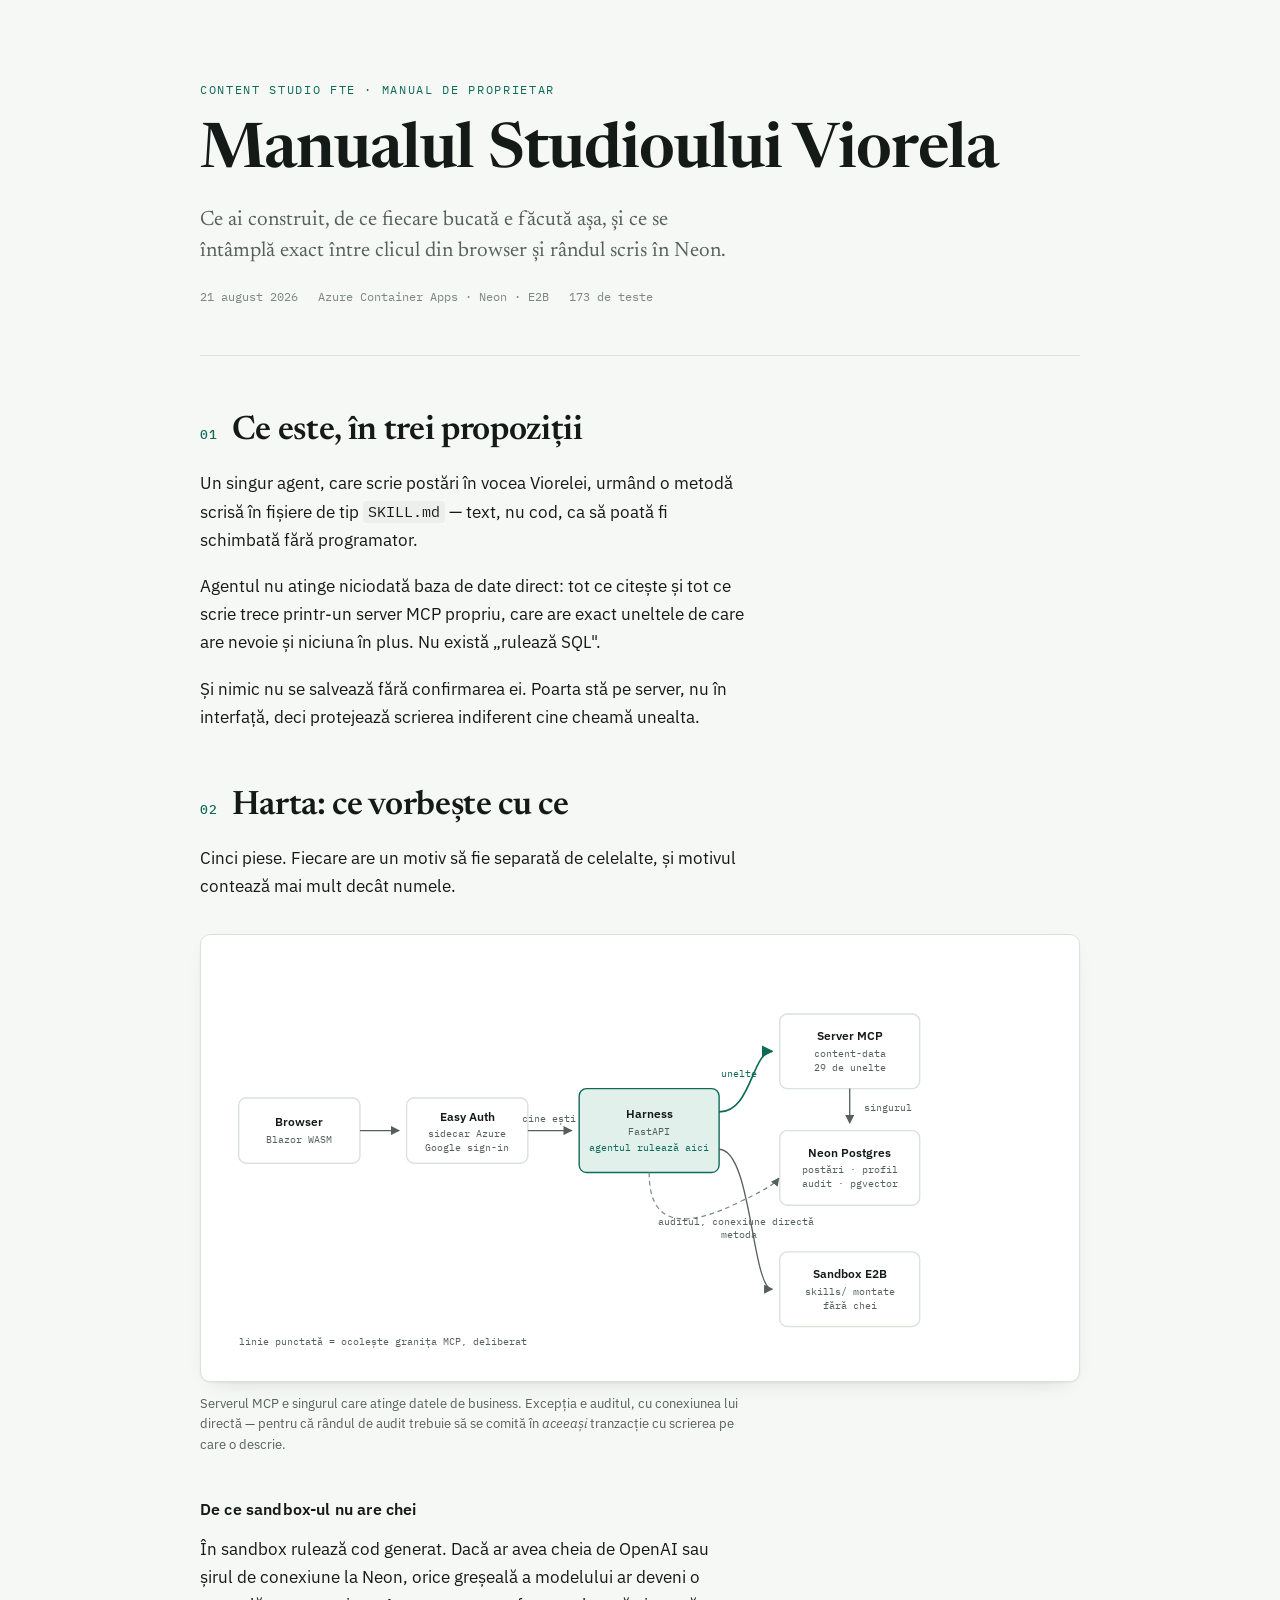
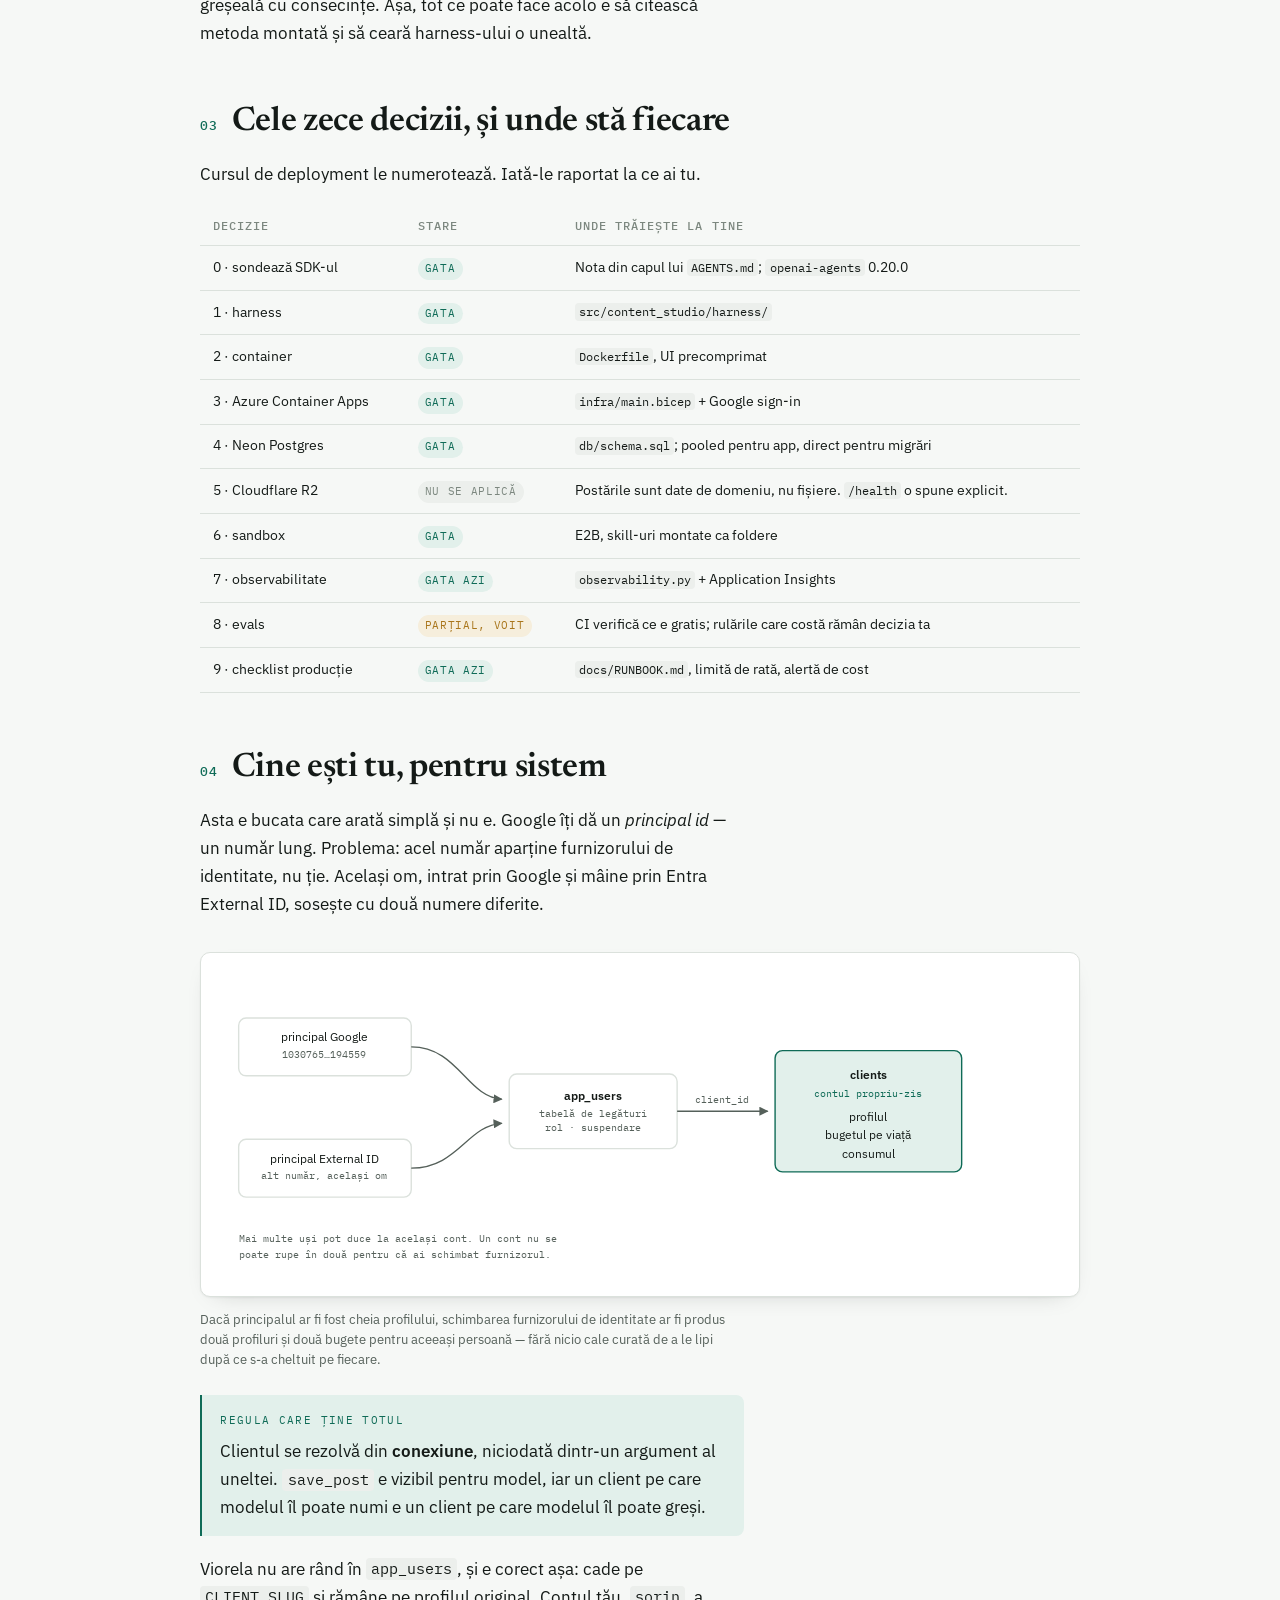
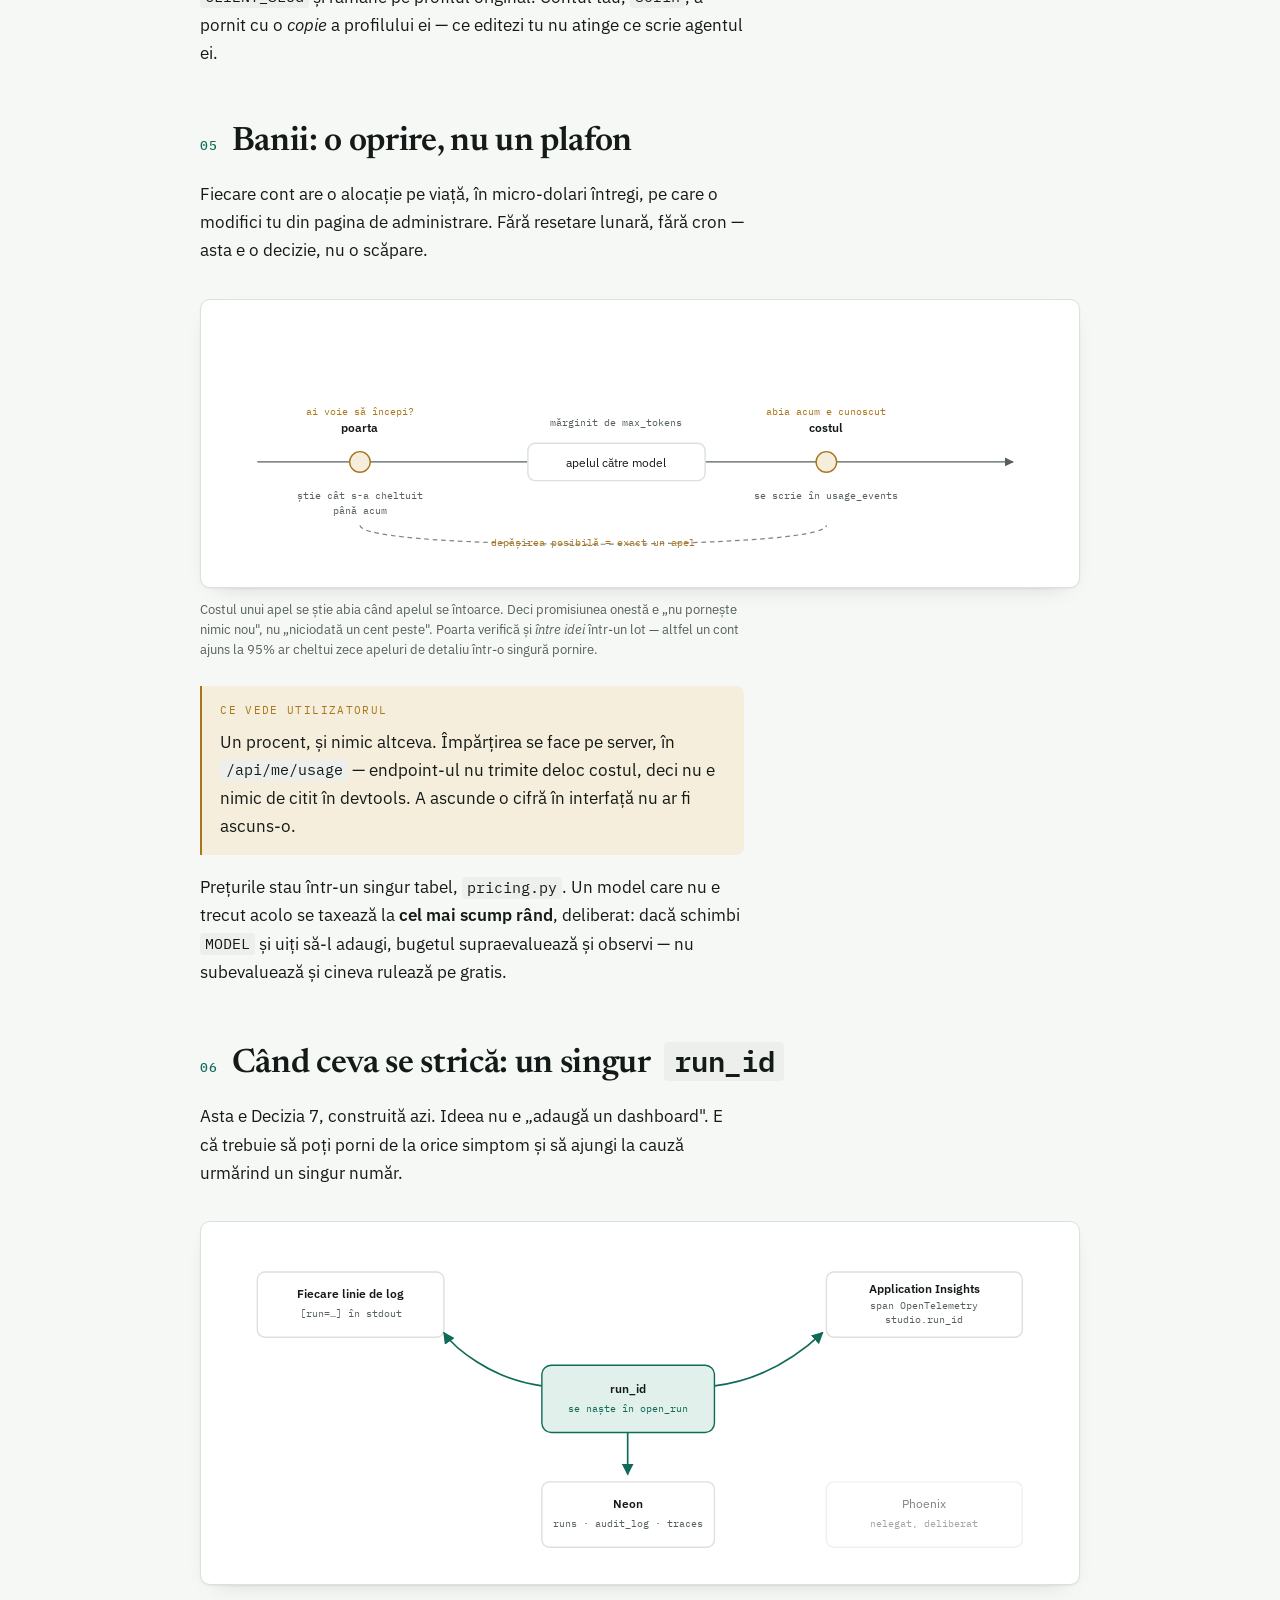
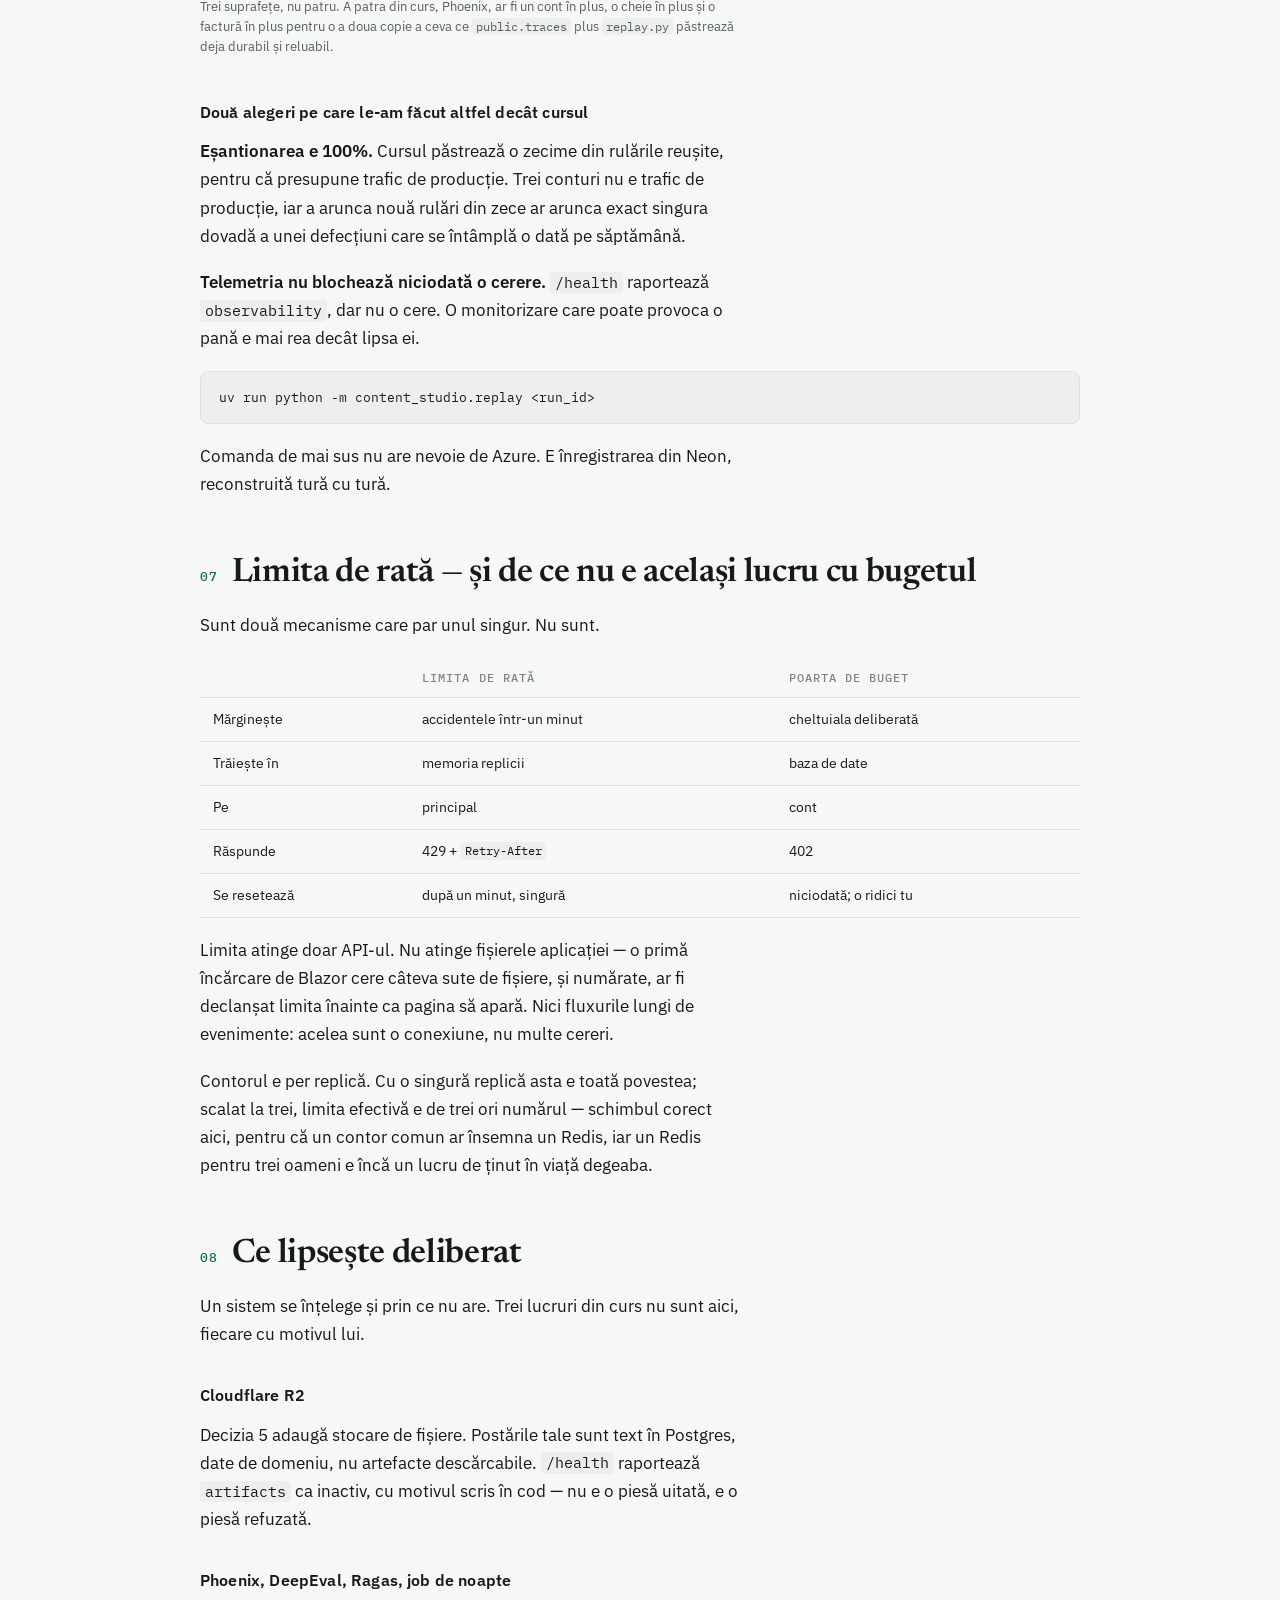
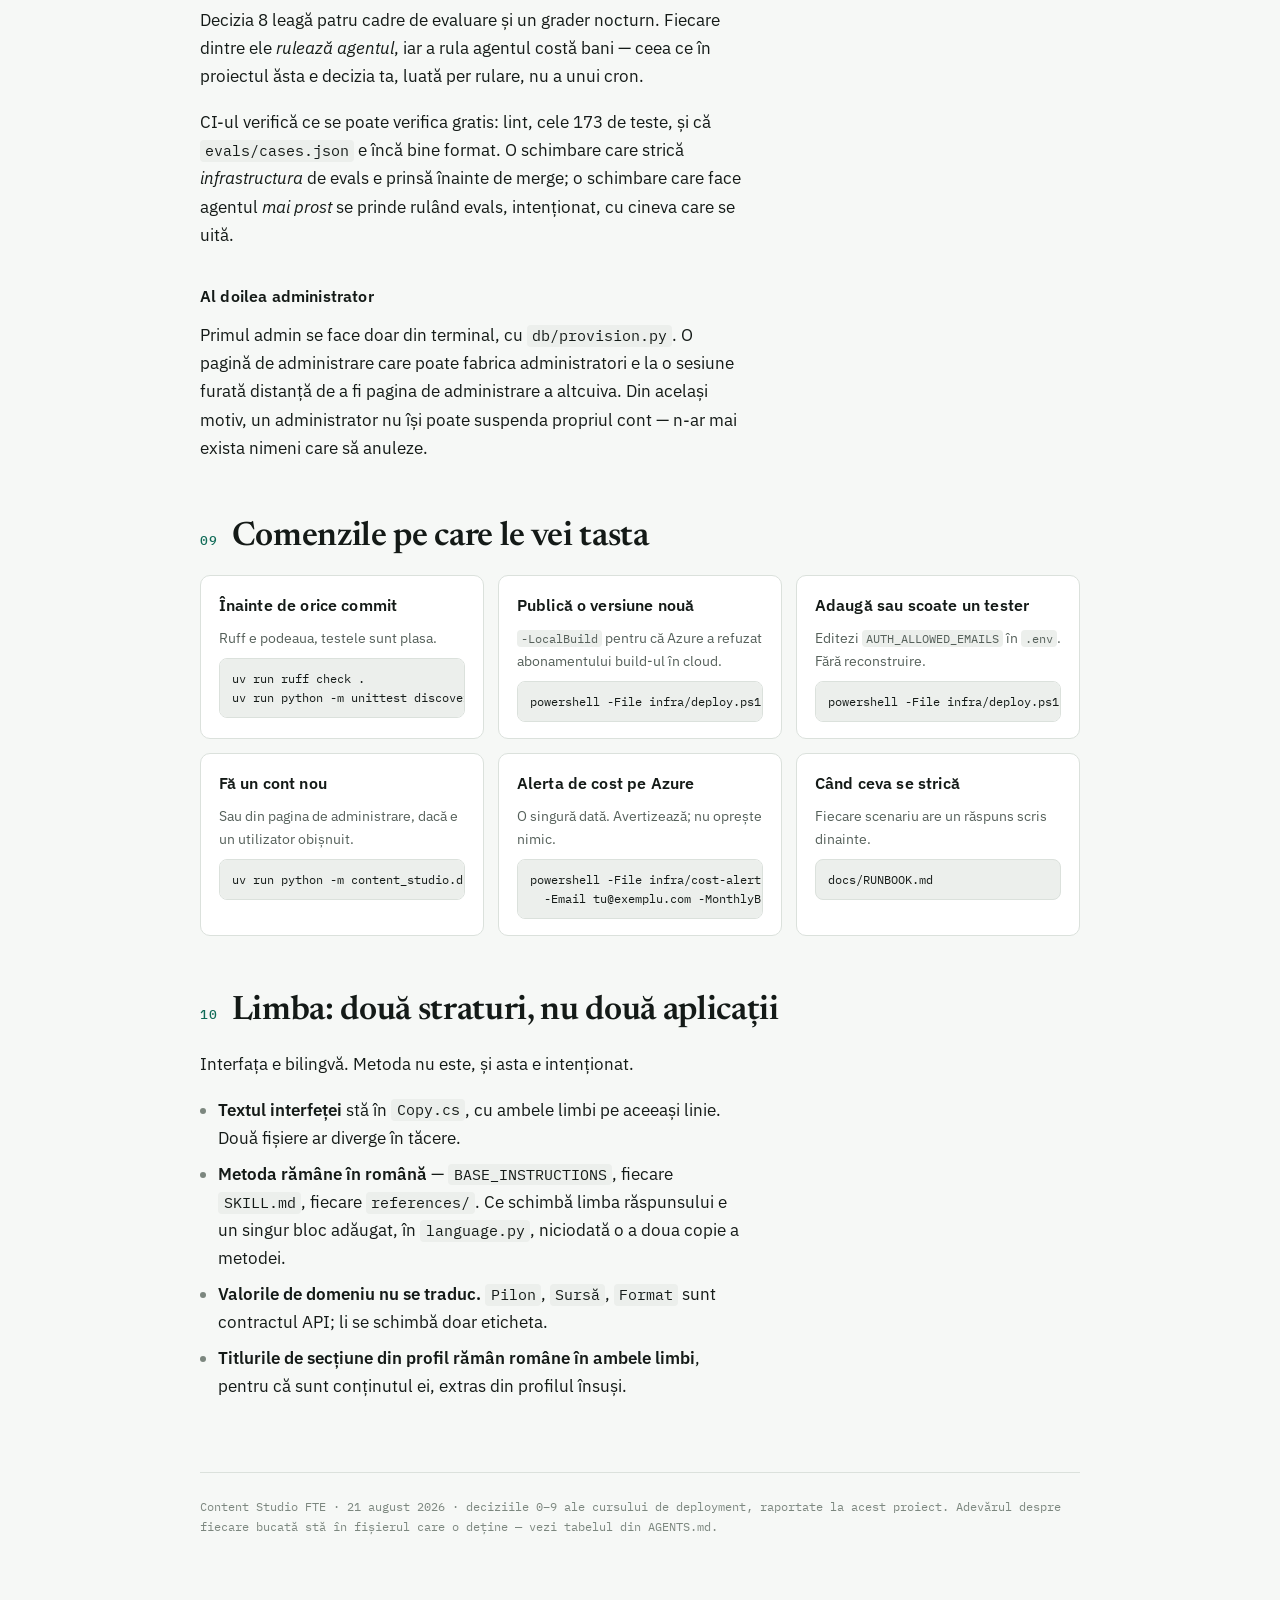
==== docs/manual.html @ eb7ad9c7 "Manualul de proprietar si starea reala a deciziilor 5-9 docs/manual.html explica tot sistemul intr-u" ====
<!doctype html>
<html lang="ro">
<head>
<meta charset="utf-8">
<meta name="viewport" content="width=device-width, initial-scale=1">
<title>Manualul Studioului Viorela</title>
<link rel="preconnect" href="https://fonts.googleapis.com">
<link rel="preconnect" href="https://fonts.gstatic.com" crossorigin>
<link rel="stylesheet" href="https://fonts.googleapis.com/css2?family=Newsreader:ital,opsz,wght@0,6..72,400;0,6..72,600;1,6..72,400&family=IBM+Plex+Sans:wght@400;500;600&family=IBM+Plex+Mono:wght@400;500&display=swap">

<style>
:root {
    --ground:      #F6F8F6;
    --surface:     #FFFFFF;
    --sunken:      #ECEFEC;
    --ink:         #141A17;
    --ink-muted:   #55605A;
    --ink-faint:   #7C877F;
    --rule:        #DBE1DC;
    --accent:      #0F6B57;
    --accent-soft: #E2F0EB;
    --money:       #A9761C;
    --money-soft:  #F6EEDC;
    --danger:      #A6402C;
    --shadow:      0 1px 2px rgba(20, 26, 23, .05), 0 8px 24px -16px rgba(20, 26, 23, .28);

    --display: "Newsreader", Georgia, "Times New Roman", serif;
    --body: "IBM Plex Sans", system-ui, -apple-system, "Segoe UI", sans-serif;
    --mono: "IBM Plex Mono", ui-monospace, "Cascadia Mono", Consolas, monospace;

    --measure: 34rem;
    --wide: 58rem;
}

@media (prefers-color-scheme: dark) {
    :root:not([data-theme="light"]) {
        --ground:      #0D1210;
        --surface:     #151B18;
        --sunken:      #1D2521;
        --ink:         #E7EDE9;
        --ink-muted:   #A0AEA6;
        --ink-faint:   #77857D;
        --rule:        #2A332E;
        --accent:      #56C4A6;
        --accent-soft: #16302A;
        --money:       #DFB264;
        --money-soft:  #2C2617;
        --danger:      #E28A74;
        --shadow:      0 1px 2px rgba(0, 0, 0, .4), 0 8px 24px -16px rgba(0, 0, 0, .8);
    }
}

:root[data-theme="dark"] {
    --ground:      #0D1210;
    --surface:     #151B18;
    --sunken:      #1D2521;
    --ink:         #E7EDE9;
    --ink-muted:   #A0AEA6;
    --ink-faint:   #77857D;
    --rule:        #2A332E;
    --accent:      #56C4A6;
    --accent-soft: #16302A;
    --money:       #DFB264;
    --money-soft:  #2C2617;
    --danger:      #E28A74;
    --shadow:      0 1px 2px rgba(0, 0, 0, .4), 0 8px 24px -16px rgba(0, 0, 0, .8);
}

* { box-sizing: border-box; }

body {
    margin: 0;
    background: var(--ground);
    color: var(--ink);
    font-family: var(--body);
    font-size: 17px;
    line-height: 1.65;
    -webkit-font-smoothing: antialiased;
}

.wrap {
    max-width: var(--wide);
    margin: 0 auto;
    padding: 0 1.5rem 6rem;
}

/* ---- masthead ---------------------------------------------------------- */

.masthead {
    padding: 5rem 0 3rem;
    border-bottom: 1px solid var(--rule);
    display: flex;
    flex-direction: column;
    gap: 1.25rem;
}

.kicker {
    font-family: var(--mono);
    font-size: .74rem;
    letter-spacing: .14em;
    text-transform: uppercase;
    color: var(--accent);
}

h1 {
    font-family: var(--display);
    font-weight: 600;
    font-size: clamp(2.4rem, 6vw, 3.9rem);
    line-height: 1.05;
    letter-spacing: -.015em;
    margin: 0;
    text-wrap: balance;
}

.standfirst {
    font-family: var(--display);
    font-size: clamp(1.1rem, 2.2vw, 1.3rem);
    line-height: 1.5;
    color: var(--ink-muted);
    max-width: var(--measure);
    margin: 0;
}

.meta {
    font-family: var(--mono);
    font-size: .76rem;
    color: var(--ink-faint);
    display: flex;
    flex-wrap: wrap;
    gap: 1.25rem;
}

/* ---- chapters ---------------------------------------------------------- */

section {
    padding-top: 3.5rem;
    display: flex;
    flex-direction: column;
    gap: 1.15rem;
}

h2 {
    font-family: var(--display);
    font-weight: 600;
    font-size: clamp(1.55rem, 3.4vw, 2.1rem);
    line-height: 1.15;
    letter-spacing: -.01em;
    margin: 0;
    text-wrap: balance;
    display: flex;
    align-items: baseline;
    gap: .85rem;
}

/* The chapters do build on one another, so the number carries order, not
   decoration. */
h2 .n {
    font-family: var(--mono);
    font-size: .8rem;
    font-weight: 500;
    color: var(--accent);
    letter-spacing: .08em;
    flex: none;
}

h3 {
    font-family: var(--body);
    font-weight: 600;
    font-size: 1rem;
    letter-spacing: .01em;
    margin: 1rem 0 -.4rem;
}

p, ul, ol { margin: 0; max-width: var(--measure); }
ul, ol { padding-left: 1.15rem; display: flex; flex-direction: column; gap: .5rem; }
li::marker { color: var(--ink-faint); }

a { color: var(--accent); text-underline-offset: .18em; }

strong { font-weight: 600; }

code {
    font-family: var(--mono);
    font-size: .86em;
    background: var(--sunken);
    padding: .1em .35em;
    border-radius: 4px;
}

pre {
    font-family: var(--mono);
    font-size: .82rem;
    line-height: 1.6;
    background: var(--sunken);
    border: 1px solid var(--rule);
    border-radius: 8px;
    padding: .95rem 1.1rem;
    overflow-x: auto;
    margin: 0;
    max-width: var(--wide);
}
pre code { background: none; padding: 0; font-size: 1em; }

/* ---- the one flourish: a pull note ------------------------------------- */

.note {
    border-left: 2px solid var(--accent);
    background: var(--accent-soft);
    padding: .95rem 1.15rem;
    border-radius: 0 8px 8px 0;
    max-width: var(--measure);
    display: flex;
    flex-direction: column;
    gap: .5rem;
}
.note p { max-width: none; }
.note .label {
    font-family: var(--mono);
    font-size: .7rem;
    letter-spacing: .12em;
    text-transform: uppercase;
    color: var(--accent);
}

.note.money { border-left-color: var(--money); background: var(--money-soft); }
.note.money .label { color: var(--money); }

/* ---- tables ------------------------------------------------------------ */

.table-scroll { overflow-x: auto; max-width: var(--wide); }

table {
    border-collapse: collapse;
    width: 100%;
    min-width: 34rem;
    font-size: .88rem;
}

th, td {
    text-align: left;
    padding: .62rem .8rem;
    border-bottom: 1px solid var(--rule);
    vertical-align: top;
}

th {
    font-family: var(--mono);
    font-weight: 500;
    font-size: .72rem;
    letter-spacing: .09em;
    text-transform: uppercase;
    color: var(--ink-faint);
}

td.num { font-variant-numeric: tabular-nums; }

.pill {
    display: inline-block;
    font-family: var(--mono);
    font-size: .68rem;
    letter-spacing: .06em;
    text-transform: uppercase;
    padding: .12rem .45rem;
    border-radius: 999px;
    white-space: nowrap;
}
.pill.done { background: var(--accent-soft); color: var(--accent); }
.pill.part { background: var(--money-soft); color: var(--money); }
.pill.skip { background: var(--sunken); color: var(--ink-faint); }

/* ---- figures ----------------------------------------------------------- */

figure {
    margin: 1rem 0 .5rem;
    max-width: var(--wide);
    display: flex;
    flex-direction: column;
    gap: .7rem;
}

.figure-frame {
    background: var(--surface);
    border: 1px solid var(--rule);
    border-radius: 10px;
    padding: 1.4rem 1.2rem;
    box-shadow: var(--shadow);
    overflow-x: auto;
}

svg.diagram {
    display: block;
    width: 100%;
    min-width: 30rem;
    height: auto;
    color: var(--ink);
}

figcaption {
    font-size: .84rem;
    line-height: 1.5;
    color: var(--ink-muted);
    max-width: var(--measure);
}

/* SVG paints through classes, never through `fill="var(--x)"` - a custom
   property in a presentation attribute does not resolve. */
.d-box   { fill: var(--surface); stroke: var(--rule); stroke-width: 1.5; }
.d-box-a { fill: var(--accent-soft); stroke: var(--accent); stroke-width: 1.5; }
.d-box-m { fill: var(--money-soft); stroke: var(--money); stroke-width: 1.5; }
.d-line  { stroke: var(--ink-muted); stroke-width: 1.4; fill: none; }
.d-line-a{ stroke: var(--accent); stroke-width: 1.8; fill: none; }
.d-line-d{ stroke: var(--ink-faint); stroke-width: 1.3; fill: none; stroke-dasharray: 5 4; }
.d-head  { fill: var(--ink-muted); }
.d-head-a{ fill: var(--accent); }
.d-t     { fill: var(--ink); font-family: "IBM Plex Sans", sans-serif; font-size: 13px; }
.d-t-b   { fill: var(--ink); font-family: "IBM Plex Sans", sans-serif; font-size: 13px; font-weight: 600; }
.d-t-s   { fill: var(--ink-muted); font-family: "IBM Plex Mono", monospace; font-size: 10.5px; }
.d-t-a   { fill: var(--accent); font-family: "IBM Plex Mono", monospace; font-size: 10.5px; }
.d-t-m   { fill: var(--money); font-family: "IBM Plex Mono", monospace; font-size: 10.5px; }

/* ---- command card ------------------------------------------------------ */

.cards {
    display: grid;
    grid-template-columns: repeat(auto-fit, minmax(17rem, 1fr));
    gap: .9rem;
    max-width: var(--wide);
}

.card {
    background: var(--surface);
    border: 1px solid var(--rule);
    border-radius: 10px;
    padding: 1rem 1.1rem;
    display: flex;
    flex-direction: column;
    gap: .55rem;
}
.card h3 { margin: 0; }
.card p { font-size: .86rem; color: var(--ink-muted); max-width: none; }
.card pre { font-size: .76rem; padding: .6rem .75rem; }

footer {
    margin-top: 4.5rem;
    padding-top: 1.5rem;
    border-top: 1px solid var(--rule);
    font-family: var(--mono);
    font-size: .76rem;
    color: var(--ink-faint);
    max-width: var(--wide);
}

@media (prefers-reduced-motion: no-preference) {
    html { scroll-behavior: smooth; }
}

:focus-visible {
    outline: 2px solid var(--accent);
    outline-offset: 3px;
    border-radius: 3px;
}
</style>
</head>
<body>

<div class="wrap">

<header class="masthead">
    <span class="kicker">Content Studio FTE · manual de proprietar</span>
    <h1>Manualul Studioului Viorela</h1>
    <p class="standfirst">Ce ai construit, de ce fiecare bucată e făcută așa, și ce se întâmplă
    exact între clicul din browser și rândul scris în Neon.</p>
    <div class="meta">
        <span>21 august 2026</span>
        <span>Azure Container Apps · Neon · E2B</span>
        <span>173 de teste</span>
    </div>
</header>

<section id="ce-este">
    <h2><span class="n">01</span> Ce este, în trei propoziții</h2>
    <p>Un singur agent, care scrie postări în vocea Viorelei, urmând o metodă
    scrisă în fișiere de tip <code>SKILL.md</code> — text, nu cod, ca să poată fi
    schimbată fără programator.</p>
    <p>Agentul nu atinge niciodată baza de date direct: tot ce citește și tot ce
    scrie trece printr-un server MCP propriu, care are exact uneltele de care are
    nevoie și niciuna în plus. Nu există „rulează SQL".</p>
    <p>Și nimic nu se salvează fără confirmarea ei. Poarta stă pe server, nu în
    interfață, deci protejează scrierea indiferent cine cheamă unealta.</p>
</section>

<section id="harta">
    <h2><span class="n">02</span> Harta: ce vorbește cu ce</h2>
    <p>Cinci piese. Fiecare are un motiv să fie separată de celelalte, și motivul
    contează mai mult decât numele.</p>

    <figure>
        <div class="figure-frame">
            <svg class="diagram" viewBox="0 0 900 430" role="img"
                 aria-label="Browserul trece prin Easy Auth către harness; harness-ul cheamă serverul MCP care este singurul care atinge Neon, și pornește separat un sandbox E2B în care sunt montate skill-urile.">
                <defs>
                    <marker id="ar" viewBox="0 0 10 10" refX="9" refY="5"
                            markerWidth="7" markerHeight="7" orient="auto-start-reverse">
                        <path d="M 0 0 L 10 5 L 0 10 z" class="d-head"/>
                    </marker>
                    <marker id="ara" viewBox="0 0 10 10" refX="9" refY="5"
                            markerWidth="7" markerHeight="7" orient="auto-start-reverse">
                        <path d="M 0 0 L 10 5 L 0 10 z" class="d-head-a"/>
                    </marker>
                </defs>

                <!-- browser -->
                <rect class="d-box" x="20" y="150" width="130" height="70" rx="8"/>
                <text class="d-t-b" x="85" y="180" text-anchor="middle">Browser</text>
                <text class="d-t-s" x="85" y="198" text-anchor="middle">Blazor WASM</text>

                <!-- easy auth -->
                <rect class="d-box" x="200" y="150" width="130" height="70" rx="8"/>
                <text class="d-t-b" x="265" y="175" text-anchor="middle">Easy Auth</text>
                <text class="d-t-s" x="265" y="192" text-anchor="middle">sidecar Azure</text>
                <text class="d-t-s" x="265" y="207" text-anchor="middle">Google sign-in</text>

                <!-- harness -->
                <rect class="d-box-a" x="385" y="140" width="150" height="90" rx="8"/>
                <text class="d-t-b" x="460" y="172" text-anchor="middle">Harness</text>
                <text class="d-t-s" x="460" y="190" text-anchor="middle">FastAPI</text>
                <text class="d-t-a" x="460" y="207" text-anchor="middle">agentul rulează aici</text>

                <!-- mcp -->
                <rect class="d-box" x="600" y="60" width="150" height="80" rx="8"/>
                <text class="d-t-b" x="675" y="88" text-anchor="middle">Server MCP</text>
                <text class="d-t-s" x="675" y="106" text-anchor="middle">content-data</text>
                <text class="d-t-s" x="675" y="121" text-anchor="middle">29 de unelte</text>

                <!-- neon -->
                <rect class="d-box" x="600" y="185" width="150" height="80" rx="8"/>
                <text class="d-t-b" x="675" y="213" text-anchor="middle">Neon Postgres</text>
                <text class="d-t-s" x="675" y="231" text-anchor="middle">postări · profil</text>
                <text class="d-t-s" x="675" y="246" text-anchor="middle">audit · pgvector</text>

                <!-- sandbox -->
                <rect class="d-box" x="600" y="315" width="150" height="80" rx="8"/>
                <text class="d-t-b" x="675" y="343" text-anchor="middle">Sandbox E2B</text>
                <text class="d-t-s" x="675" y="361" text-anchor="middle">skills/ montate</text>
                <text class="d-t-s" x="675" y="376" text-anchor="middle">fără chei</text>

                <!-- arrows -->
                <line class="d-line" x1="150" y1="185" x2="192" y2="185" marker-end="url(#ar)"/>
                <line class="d-line" x1="330" y1="185" x2="377" y2="185" marker-end="url(#ar)"/>
                <text class="d-t-s" x="353" y="176" text-anchor="middle">cine ești</text>

                <path class="d-line-a" d="M 535 165 C 570 165, 570 100, 592 100" marker-end="url(#ara)"/>
                <text class="d-t-a" x="556" y="128" text-anchor="middle">unelte</text>

                <line class="d-line" x1="675" y1="140" x2="675" y2="177" marker-end="url(#ar)"/>
                <text class="d-t-s" x="690" y="164" text-anchor="start">singurul</text>

                <path class="d-line" d="M 535 205 C 570 205, 570 355, 592 355" marker-end="url(#ar)"/>
                <text class="d-t-s" x="556" y="300" text-anchor="middle">metoda</text>

                <!-- audit direct line -->
                <path class="d-line-d" d="M 460 230 C 460 290, 500 290, 560 260 C 590 246, 596 240, 599 236"
                      marker-end="url(#ar)"/>
                <text class="d-t-s" x="470" y="286" text-anchor="start">auditul, conexiune directă</text>

                <text class="d-t-s" x="20" y="415">linie punctată = ocolește granița MCP, deliberat</text>
            </svg>
        </div>
        <figcaption>Serverul MCP e singurul care atinge datele de business. Excepția
        e auditul, cu conexiunea lui directă — pentru că rândul de audit trebuie să
        se comită în <em>aceeași</em> tranzacție cu scrierea pe care o descrie.</figcaption>
    </figure>

    <h3>De ce sandbox-ul nu are chei</h3>
    <p>În sandbox rulează cod generat. Dacă ar avea cheia de OpenAI sau șirul de
    conexiune la Neon, orice greșeală a modelului ar deveni o greșeală cu
    consecințe. Așa, tot ce poate face acolo e să citească metoda montată și să
    ceară harness-ului o unealtă.</p>
</section>

<section id="decizii">
    <h2><span class="n">03</span> Cele zece decizii, și unde stă fiecare</h2>
    <p>Cursul de deployment le numerotează. Iată-le raportat la ce ai tu.</p>

    <div class="table-scroll">
        <table>
            <thead>
                <tr>
                    <th>Decizie</th>
                    <th>Stare</th>
                    <th>Unde trăiește la tine</th>
                </tr>
            </thead>
            <tbody>
                <tr><td>0 · sondează SDK-ul</td><td><span class="pill done">gata</span></td>
                    <td>Nota din capul lui <code>AGENTS.md</code>; <code>openai-agents</code> 0.20.0</td></tr>
                <tr><td>1 · harness</td><td><span class="pill done">gata</span></td>
                    <td><code>src/content_studio/harness/</code></td></tr>
                <tr><td>2 · container</td><td><span class="pill done">gata</span></td>
                    <td><code>Dockerfile</code>, UI precomprimat</td></tr>
                <tr><td>3 · Azure Container Apps</td><td><span class="pill done">gata</span></td>
                    <td><code>infra/main.bicep</code> + Google sign-in</td></tr>
                <tr><td>4 · Neon Postgres</td><td><span class="pill done">gata</span></td>
                    <td><code>db/schema.sql</code>; pooled pentru app, direct pentru migrări</td></tr>
                <tr><td>5 · Cloudflare R2</td><td><span class="pill skip">nu se aplică</span></td>
                    <td>Postările sunt date de domeniu, nu fișiere. <code>/health</code> o spune explicit.</td></tr>
                <tr><td>6 · sandbox</td><td><span class="pill done">gata</span></td>
                    <td>E2B, skill-uri montate ca foldere</td></tr>
                <tr><td>7 · observabilitate</td><td><span class="pill done">gata azi</span></td>
                    <td><code>observability.py</code> + Application Insights</td></tr>
                <tr><td>8 · evals</td><td><span class="pill part">parțial, voit</span></td>
                    <td>CI verifică ce e gratis; rulările care costă rămân decizia ta</td></tr>
                <tr><td>9 · checklist producție</td><td><span class="pill done">gata azi</span></td>
                    <td><code>docs/RUNBOOK.md</code>, limită de rată, alertă de cost</td></tr>
            </tbody>
        </table>
    </div>
</section>

<section id="cine-esti">
    <h2><span class="n">04</span> Cine ești tu, pentru sistem</h2>
    <p>Asta e bucata care arată simplă și nu e. Google îți dă un
    <em>principal id</em> — un număr lung. Problema: acel număr aparține
    furnizorului de identitate, nu ție. Același om, intrat prin Google și mâine
    prin Entra External ID, sosește cu două numere diferite.</p>

    <figure>
        <div class="figure-frame">
            <svg class="diagram" viewBox="0 0 900 320" role="img"
                 aria-label="Două principal id-uri, unul de la Google și unul de la Entra External ID, arată amândouă către același rând din app_users care arată către un singur rând din clients; rândul de client deține profilul, bugetul și consumul.">
                <defs>
                    <marker id="ar2" viewBox="0 0 10 10" refX="9" refY="5"
                            markerWidth="7" markerHeight="7" orient="auto-start-reverse">
                        <path d="M 0 0 L 10 5 L 0 10 z" class="d-head"/>
                    </marker>
                </defs>

                <rect class="d-box" x="20" y="45" width="185" height="62" rx="8"/>
                <text class="d-t" x="112" y="70" text-anchor="middle">principal Google</text>
                <text class="d-t-s" x="112" y="88" text-anchor="middle">1030765…194559</text>

                <rect class="d-box" x="20" y="175" width="185" height="62" rx="8"/>
                <text class="d-t" x="112" y="200" text-anchor="middle">principal External ID</text>
                <text class="d-t-s" x="112" y="218" text-anchor="middle">alt număr, același om</text>

                <rect class="d-box" x="310" y="105" width="180" height="80" rx="8"/>
                <text class="d-t-b" x="400" y="133" text-anchor="middle">app_users</text>
                <text class="d-t-s" x="400" y="151" text-anchor="middle">tabelă de legături</text>
                <text class="d-t-s" x="400" y="166" text-anchor="middle">rol · suspendare</text>

                <rect class="d-box-a" x="595" y="80" width="200" height="130" rx="8"/>
                <text class="d-t-b" x="695" y="110" text-anchor="middle">clients</text>
                <text class="d-t-a" x="695" y="130" text-anchor="middle">contul propriu-zis</text>
                <text class="d-t" x="695" y="155" text-anchor="middle">profilul</text>
                <text class="d-t" x="695" y="175" text-anchor="middle">bugetul pe viață</text>
                <text class="d-t" x="695" y="195" text-anchor="middle">consumul</text>

                <path class="d-line" d="M 205 76 C 255 76, 265 130, 302 132" marker-end="url(#ar2)"/>
                <path class="d-line" d="M 205 206 C 255 206, 265 160, 302 158" marker-end="url(#ar2)"/>
                <line class="d-line" x1="490" y1="145" x2="587" y2="145" marker-end="url(#ar2)"/>
                <text class="d-t-s" x="538" y="136" text-anchor="middle">client_id</text>

                <text class="d-t-s" x="20" y="285">Mai multe uși pot duce la același cont. Un cont nu se</text>
                <text class="d-t-s" x="20" y="302">poate rupe în două pentru că ai schimbat furnizorul.</text>
            </svg>
        </div>
        <figcaption>Dacă principalul ar fi fost cheia profilului, schimbarea
        furnizorului de identitate ar fi produs două profiluri și două bugete
        pentru aceeași persoană — fără nicio cale curată de a le lipi după ce
        s-a cheltuit pe fiecare.</figcaption>
    </figure>

    <div class="note">
        <span class="label">Regula care ține totul</span>
        <p>Clientul se rezolvă din <strong>conexiune</strong>, niciodată dintr-un
        argument al uneltei. <code>save_post</code> e vizibil pentru model, iar un
        client pe care modelul îl poate numi e un client pe care modelul îl poate
        greși.</p>
    </div>

    <p>Viorela nu are rând în <code>app_users</code>, și e corect așa: cade pe
    <code>CLIENT_SLUG</code> și rămâne pe profilul original. Contul tău,
    <code>sorin</code>, a pornit cu o <em>copie</em> a profilului ei — ce editezi
    tu nu atinge ce scrie agentul ei.</p>
</section>

<section id="bani">
    <h2><span class="n">05</span> Banii: o oprire, nu un plafon</h2>
    <p>Fiecare cont are o alocație pe viață, în micro-dolari întregi, pe care o
    modifici tu din pagina de administrare. Fără resetare lunară, fără cron —
    asta e o decizie, nu o scăpare.</p>

    <figure>
        <div class="figure-frame">
            <svg class="diagram" viewBox="0 0 900 260" role="img"
                 aria-label="O linie a timpului: poarta verifică bugetul înainte de apel, apelul rulează, iar costul devine cunoscut abia după ce apelul se întoarce; de aceea depășirea posibilă e de un singur apel.">
                <defs>
                    <marker id="ar3" viewBox="0 0 10 10" refX="9" refY="5"
                            markerWidth="7" markerHeight="7" orient="auto-start-reverse">
                        <path d="M 0 0 L 10 5 L 0 10 z" class="d-head"/>
                    </marker>
                </defs>

                <line class="d-line" x1="40" y1="150" x2="850" y2="150" marker-end="url(#ar3)"/>

                <circle class="d-box-m" cx="150" cy="150" r="11"/>
                <text class="d-t-b" x="150" y="118" text-anchor="middle">poarta</text>
                <text class="d-t-m" x="150" y="100" text-anchor="middle">ai voie să începi?</text>
                <text class="d-t-s" x="150" y="190" text-anchor="middle">știe cât s-a cheltuit</text>
                <text class="d-t-s" x="150" y="206" text-anchor="middle">până acum</text>

                <rect class="d-box" x="330" y="130" width="190" height="40" rx="8"/>
                <text class="d-t" x="425" y="155" text-anchor="middle">apelul către model</text>
                <text class="d-t-s" x="425" y="112" text-anchor="middle">mărginit de max_tokens</text>

                <circle class="d-box-m" cx="650" cy="150" r="11"/>
                <text class="d-t-b" x="650" y="118" text-anchor="middle">costul</text>
                <text class="d-t-m" x="650" y="100" text-anchor="middle">abia acum e cunoscut</text>
                <text class="d-t-s" x="650" y="190" text-anchor="middle">se scrie în usage_events</text>

                <path class="d-line-d" d="M 150 218 C 150 245, 650 245, 650 218"/>
                <text class="d-t-m" x="400" y="240" text-anchor="middle">depășirea posibilă = exact un apel</text>
            </svg>
        </div>
        <figcaption>Costul unui apel se știe abia când apelul se întoarce. Deci
        promisiunea onestă e „nu pornește nimic nou", nu „niciodată un cent peste".
        Poarta verifică și <em>între idei</em> într-un lot — altfel un cont ajuns la
        95% ar cheltui zece apeluri de detaliu într-o singură pornire.</figcaption>
    </figure>

    <div class="note money">
        <span class="label">Ce vede utilizatorul</span>
        <p>Un procent, și nimic altceva. Împărțirea se face pe server, în
        <code>/api/me/usage</code> — endpoint-ul nu trimite deloc costul, deci nu e
        nimic de citit în devtools. A ascunde o cifră în interfață nu ar fi
        ascuns-o.</p>
    </div>

    <p>Prețurile stau într-un singur tabel, <code>pricing.py</code>. Un model care
    nu e trecut acolo se taxează la <strong>cel mai scump rând</strong>, deliberat:
    dacă schimbi <code>MODEL</code> și uiți să-l adaugi, bugetul supraevaluează și
    observi — nu subevaluează și cineva rulează pe gratis.</p>
</section>

<section id="observabilitate">
    <h2><span class="n">06</span> Când ceva se strică: un singur <code>run_id</code></h2>
    <p>Asta e Decizia 7, construită azi. Ideea nu e „adaugă un dashboard". E că
    trebuie să poți porni de la orice simptom și să ajungi la cauză urmărind un
    singur număr.</p>

    <figure>
        <div class="figure-frame">
            <svg class="diagram" viewBox="0 0 900 340" role="img"
                 aria-label="Un run_id în centru, legat de trei suprafețe: liniile de log, span-ul OpenTelemetry din Application Insights, și rândurile din Neon pe care replay.py le reconstruiește. Phoenix este arătat separat, nelegat, ca absent deliberat.">
                <defs>
                    <marker id="ar4" viewBox="0 0 10 10" refX="9" refY="5"
                            markerWidth="7" markerHeight="7" orient="auto-start-reverse">
                        <path d="M 0 0 L 10 5 L 0 10 z" class="d-head-a"/>
                    </marker>
                </defs>

                <rect class="d-box-a" x="345" y="130" width="185" height="72" rx="10"/>
                <text class="d-t-b" x="437" y="160" text-anchor="middle">run_id</text>
                <text class="d-t-a" x="437" y="180" text-anchor="middle">se naște în open_run</text>

                <rect class="d-box" x="40" y="30" width="200" height="70" rx="8"/>
                <text class="d-t-b" x="140" y="58" text-anchor="middle">Fiecare linie de log</text>
                <text class="d-t-s" x="140" y="78" text-anchor="middle">[run=…] în stdout</text>

                <rect class="d-box" x="650" y="30" width="210" height="70" rx="8"/>
                <text class="d-t-b" x="755" y="52" text-anchor="middle">Application Insights</text>
                <text class="d-t-s" x="755" y="70" text-anchor="middle">span OpenTelemetry</text>
                <text class="d-t-s" x="755" y="85" text-anchor="middle">studio.run_id</text>

                <rect class="d-box" x="345" y="255" width="185" height="70" rx="8"/>
                <text class="d-t-b" x="437" y="283" text-anchor="middle">Neon</text>
                <text class="d-t-s" x="437" y="303" text-anchor="middle">runs · audit_log · traces</text>

                <path class="d-line-a" d="M 345 152 C 290 145, 250 110, 240 95" marker-end="url(#ar4)"/>
                <path class="d-line-a" d="M 530 152 C 590 145, 630 110, 646 95" marker-end="url(#ar4)"/>
                <path class="d-line-a" d="M 437 202 L 437 247" marker-end="url(#ar4)"/>

                <rect class="d-box" x="650" y="255" width="210" height="70" rx="8" opacity="0.45"/>
                <text class="d-t" x="755" y="283" text-anchor="middle" opacity="0.55">Phoenix</text>
                <text class="d-t-s" x="755" y="303" text-anchor="middle" opacity="0.55">nelegat, deliberat</text>
            </svg>
        </div>
        <figcaption>Trei suprafețe, nu patru. A patra din curs, Phoenix, ar fi un
        cont în plus, o cheie în plus și o factură în plus pentru o a doua copie a
        ceva ce <code>public.traces</code> plus <code>replay.py</code> păstrează deja
        durabil și reluabil.</figcaption>
    </figure>

    <h3>Două alegeri pe care le-am făcut altfel decât cursul</h3>
    <p><strong>Eșantionarea e 100%.</strong> Cursul păstrează o zecime din rulările
    reușite, pentru că presupune trafic de producție. Trei conturi nu e trafic de
    producție, iar a arunca nouă rulări din zece ar arunca exact singura dovadă a
    unei defecțiuni care se întâmplă o dată pe săptămână.</p>
    <p><strong>Telemetria nu blochează niciodată o cerere.</strong>
    <code>/health</code> raportează <code>observability</code>, dar nu o cere. O
    monitorizare care poate provoca o pană e mai rea decât lipsa ei.</p>

    <pre><code>uv run python -m content_studio.replay &lt;run_id&gt;</code></pre>
    <p>Comanda de mai sus nu are nevoie de Azure. E înregistrarea din Neon,
    reconstruită tură cu tură.</p>
</section>

<section id="limita">
    <h2><span class="n">07</span> Limita de rată — și de ce nu e același lucru cu bugetul</h2>
    <p>Sunt două mecanisme care par unul singur. Nu sunt.</p>

    <div class="table-scroll">
        <table>
            <thead>
                <tr><th></th><th>Limita de rată</th><th>Poarta de buget</th></tr>
            </thead>
            <tbody>
                <tr><td>Mărginește</td><td>accidentele într-un minut</td><td>cheltuiala deliberată</td></tr>
                <tr><td>Trăiește în</td><td>memoria replicii</td><td>baza de date</td></tr>
                <tr><td>Pe</td><td>principal</td><td>cont</td></tr>
                <tr><td>Răspunde</td><td class="num">429 + <code>Retry-After</code></td><td class="num">402</td></tr>
                <tr><td>Se resetează</td><td>după un minut, singură</td><td>niciodată; o ridici tu</td></tr>
            </tbody>
        </table>
    </div>

    <p>Limita atinge doar API-ul. Nu atinge fișierele aplicației — o primă
    încărcare de Blazor cere câteva sute de fișiere, și numărate, ar fi declanșat
    limita înainte ca pagina să apară. Nici fluxurile lungi de evenimente:
    acelea sunt o conexiune, nu multe cereri.</p>

    <p>Contorul e per replică. Cu o singură replică asta e toată povestea; scalat
    la trei, limita efectivă e de trei ori numărul — schimbul corect aici, pentru
    că un contor comun ar însemna un Redis, iar un Redis pentru trei oameni e
    încă un lucru de ținut în viață degeaba.</p>
</section>

<section id="absent">
    <h2><span class="n">08</span> Ce lipsește deliberat</h2>
    <p>Un sistem se înțelege și prin ce nu are. Trei lucruri din curs nu sunt
    aici, fiecare cu motivul lui.</p>

    <h3>Cloudflare R2</h3>
    <p>Decizia 5 adaugă stocare de fișiere. Postările tale sunt text în Postgres,
    date de domeniu, nu artefacte descărcabile. <code>/health</code> raportează
    <code>artifacts</code> ca inactiv, cu motivul scris în cod — nu e o piesă
    uitată, e o piesă refuzată.</p>

    <h3>Phoenix, DeepEval, Ragas, job de noapte</h3>
    <p>Decizia 8 leagă patru cadre de evaluare și un grader nocturn. Fiecare
    dintre ele <em>rulează agentul</em>, iar a rula agentul costă bani — ceea ce în
    proiectul ăsta e decizia ta, luată per rulare, nu a unui cron.</p>
    <p>CI-ul verifică ce se poate verifica gratis: lint, cele 173 de teste, și că
    <code>evals/cases.json</code> e încă bine format. O schimbare care strică
    <em>infrastructura</em> de evals e prinsă înainte de merge; o schimbare care face
    agentul <em>mai prost</em> se prinde rulând evals, intenționat, cu cineva care
    se uită.</p>

    <h3>Al doilea administrator</h3>
    <p>Primul admin se face doar din terminal, cu <code>db/provision.py</code>. O
    pagină de administrare care poate fabrica administratori e la o sesiune furată
    distanță de a fi pagina de administrare a altcuiva. Din același motiv, un
    administrator nu își poate suspenda propriul cont — n-ar mai exista nimeni
    care să anuleze.</p>
</section>

<section id="comenzi">
    <h2><span class="n">09</span> Comenzile pe care le vei tasta</h2>

    <div class="cards">
        <div class="card">
            <h3>Înainte de orice commit</h3>
            <p>Ruff e podeaua, testele sunt plasa.</p>
            <pre><code>uv run ruff check .
uv run python -m unittest discover -s tests/unit</code></pre>
        </div>
        <div class="card">
            <h3>Publică o versiune nouă</h3>
            <p><code>-LocalBuild</code> pentru că Azure a refuzat abonamentului
            build-ul în cloud.</p>
            <pre><code>powershell -File infra/deploy.ps1 -LocalBuild</code></pre>
        </div>
        <div class="card">
            <h3>Adaugă sau scoate un tester</h3>
            <p>Editezi <code>AUTH_ALLOWED_EMAILS</code> în <code>.env</code>.
            Fără reconstruire.</p>
            <pre><code>powershell -File infra/deploy.ps1 -SkipBuild</code></pre>
        </div>
        <div class="card">
            <h3>Fă un cont nou</h3>
            <p>Sau din pagina de administrare, dacă e un utilizator obișnuit.</p>
            <pre><code>uv run python -m content_studio.db.provision --list</code></pre>
        </div>
        <div class="card">
            <h3>Alerta de cost pe Azure</h3>
            <p>O singură dată. Avertizează; nu oprește nimic.</p>
            <pre><code>powershell -File infra/cost-alert.ps1 `
  -Email tu@exemplu.com -MonthlyBudget 25</code></pre>
        </div>
        <div class="card">
            <h3>Când ceva se strică</h3>
            <p>Fiecare scenariu are un răspuns scris dinainte.</p>
            <pre><code>docs/RUNBOOK.md</code></pre>
        </div>
    </div>
</section>

<section id="limba">
    <h2><span class="n">10</span> Limba: două straturi, nu două aplicații</h2>
    <p>Interfața e bilingvă. Metoda nu este, și asta e intenționat.</p>
    <ul>
        <li><strong>Textul interfeței</strong> stă în <code>Copy.cs</code>, cu
        ambele limbi pe aceeași linie. Două fișiere ar diverge în tăcere.</li>
        <li><strong>Metoda rămâne în română</strong> — <code>BASE_INSTRUCTIONS</code>,
        fiecare <code>SKILL.md</code>, fiecare <code>references/</code>. Ce
        schimbă limba răspunsului e un singur bloc adăugat, în
        <code>language.py</code>, niciodată o a doua copie a metodei.</li>
        <li><strong>Valorile de domeniu nu se traduc.</strong>
        <code>Pilon</code>, <code>Sursă</code>, <code>Format</code> sunt contractul
        API; li se schimbă doar eticheta.</li>
        <li><strong>Titlurile de secțiune din profil rămân române în ambele
        limbi</strong>, pentru că sunt conținutul ei, extras din profilul însuși.</li>
    </ul>
</section>

<footer>
    Content Studio FTE · 21 august 2026 · deciziile 0–9 ale cursului de deployment,
    raportate la acest proiect. Adevărul despre fiecare bucată stă în fișierul care
    o deține — vezi tabelul din AGENTS.md.
</footer>

</div>

</body>
</html>
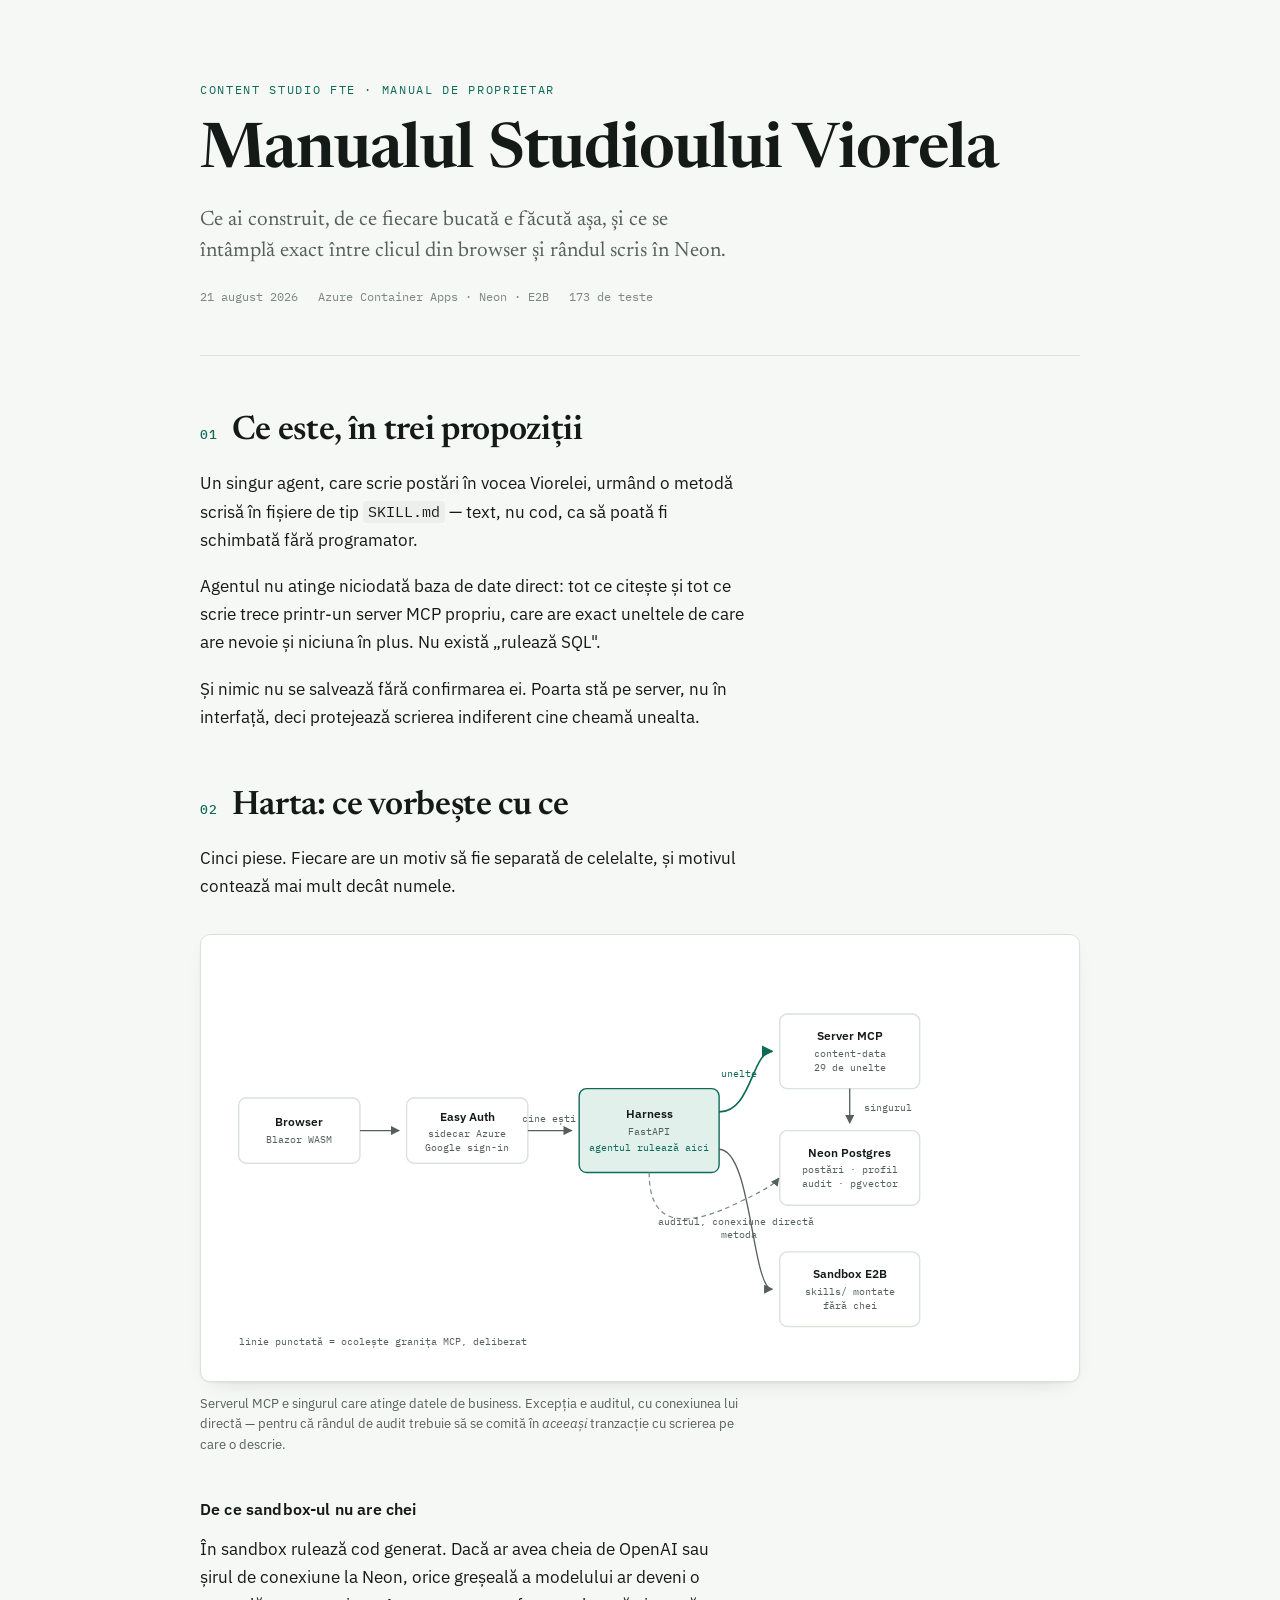
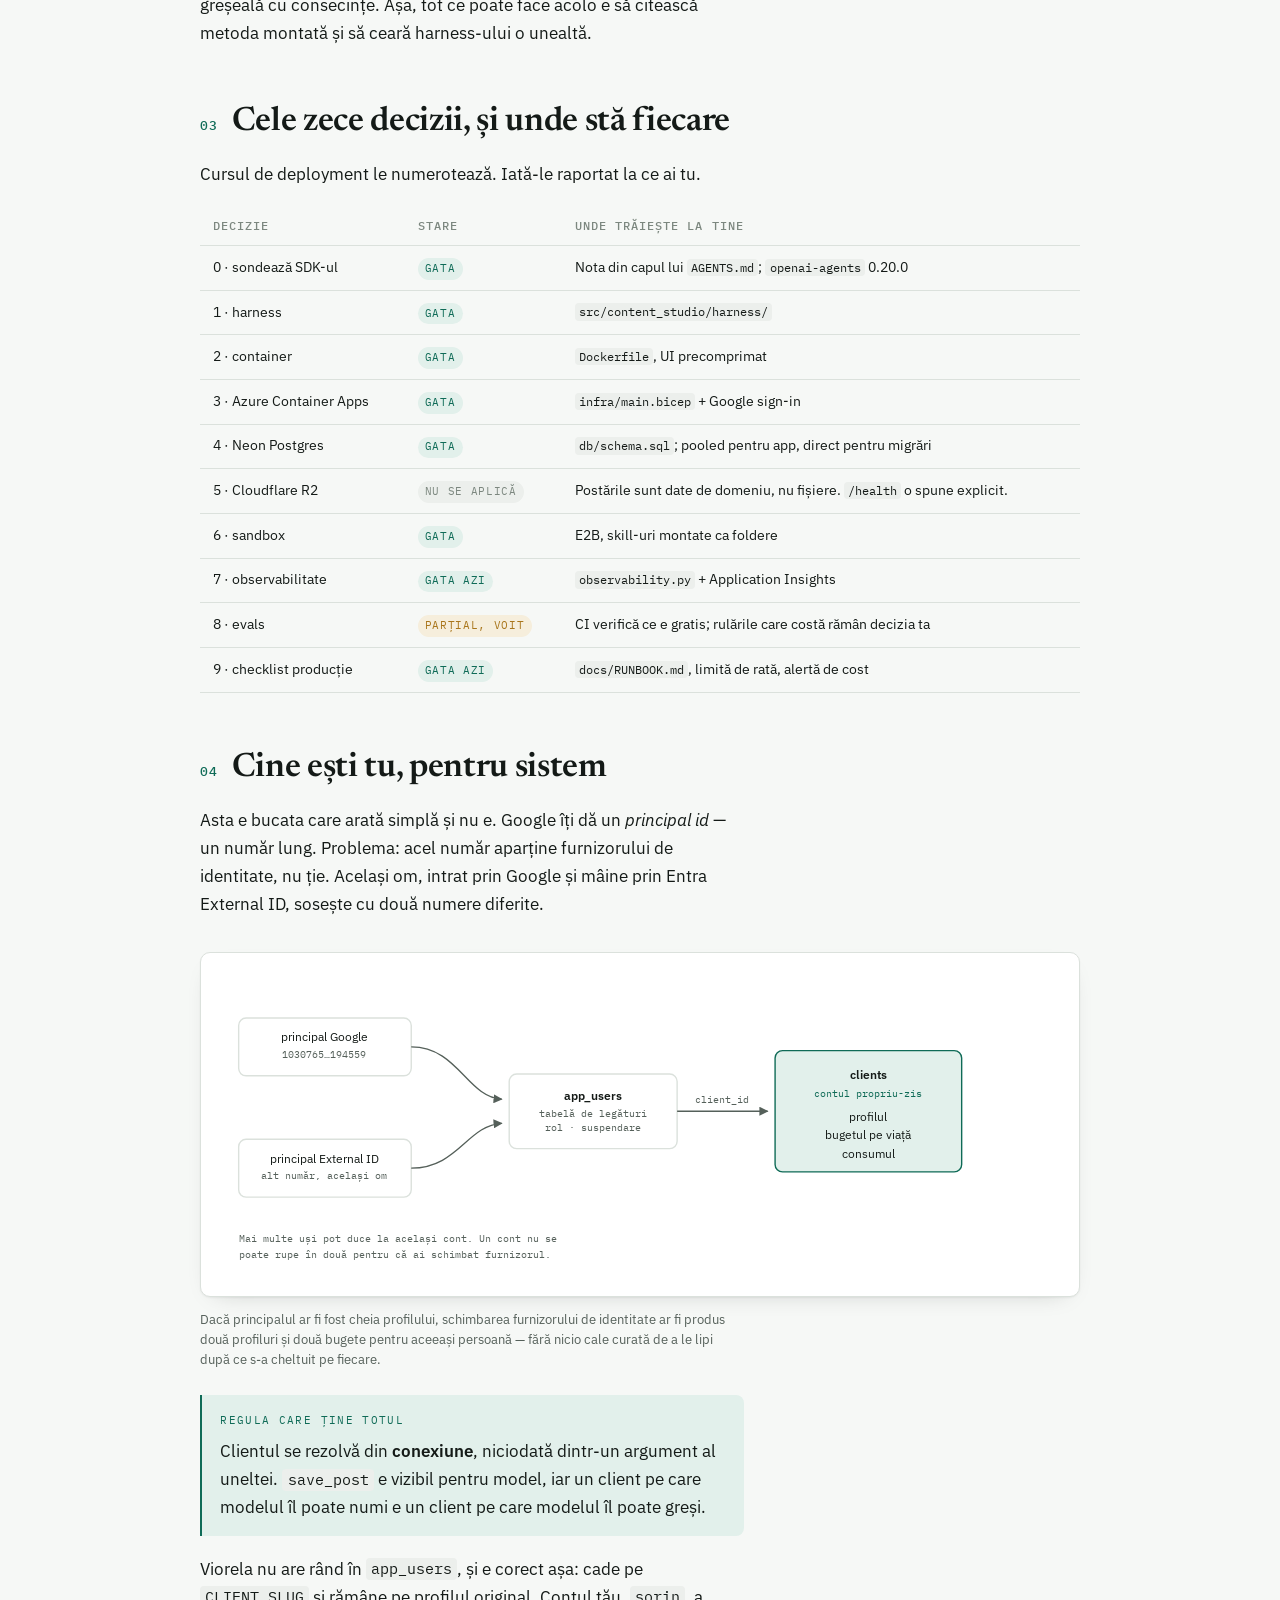
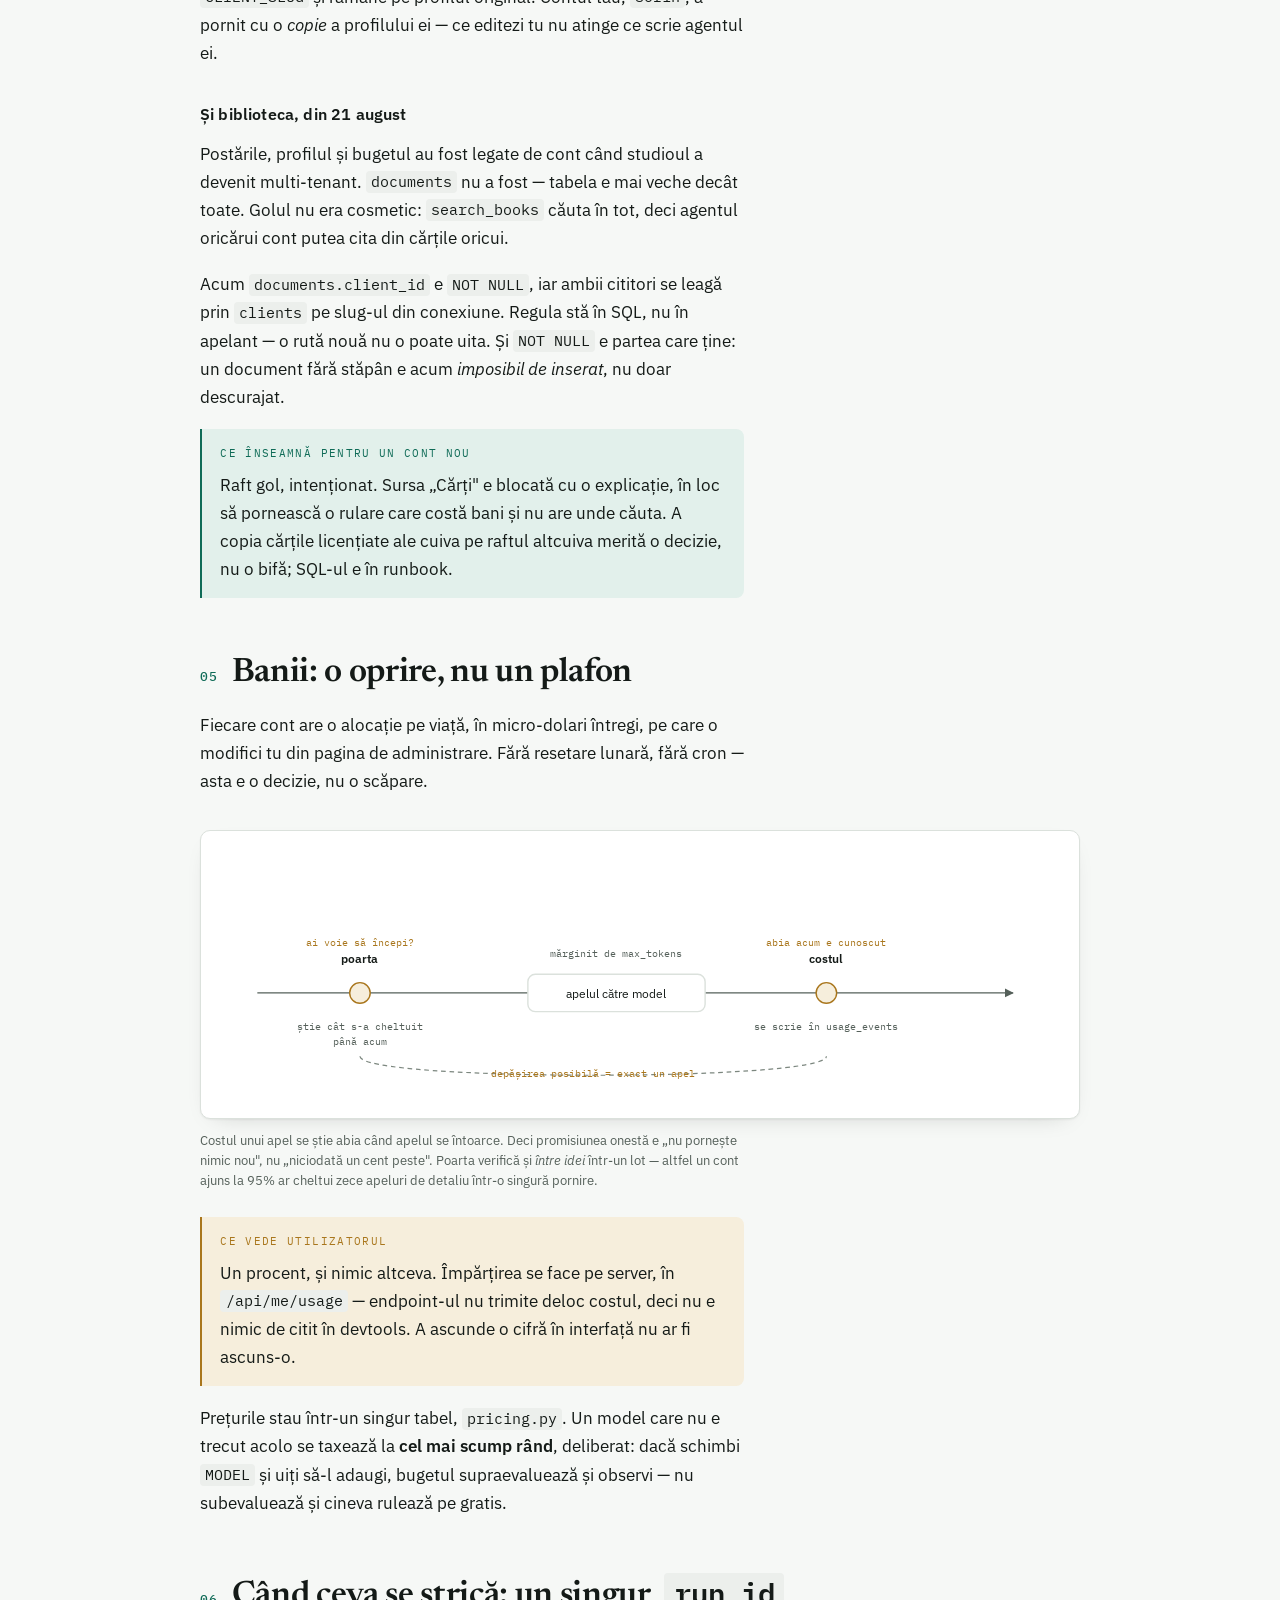
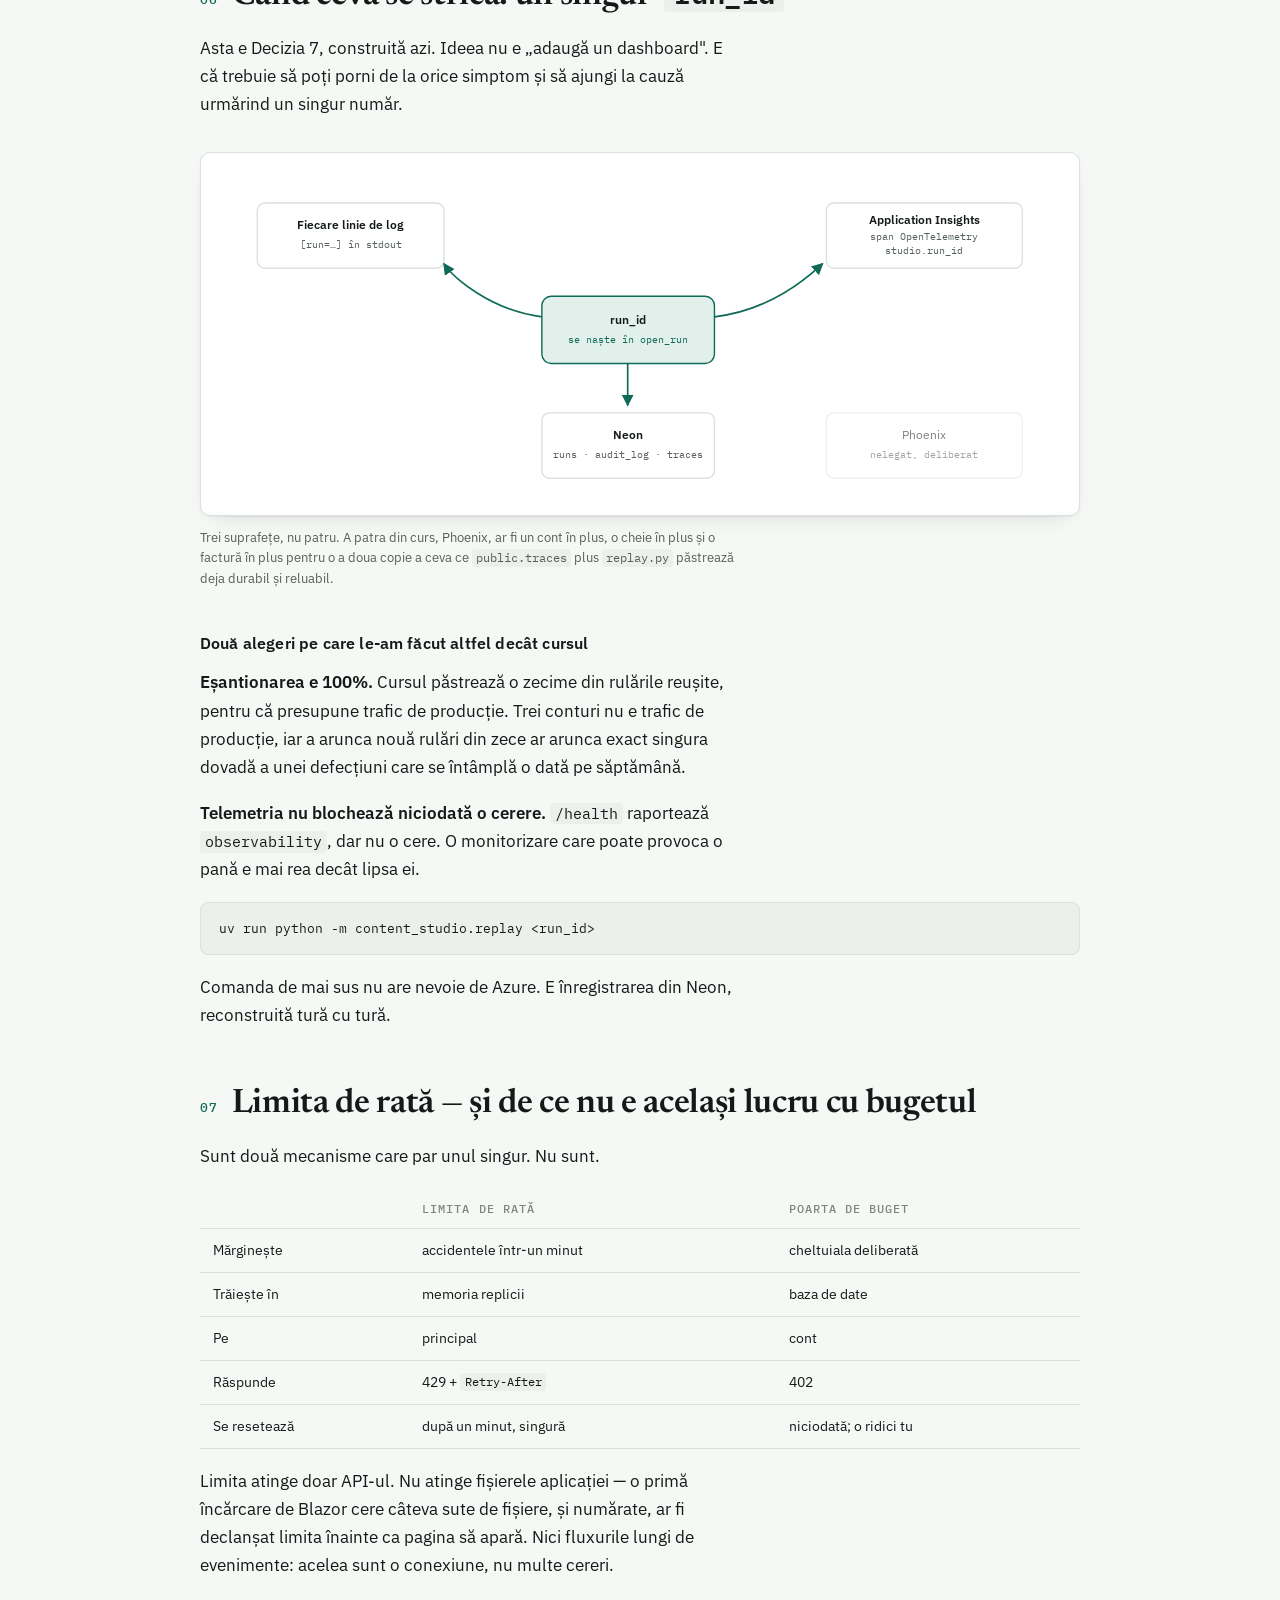
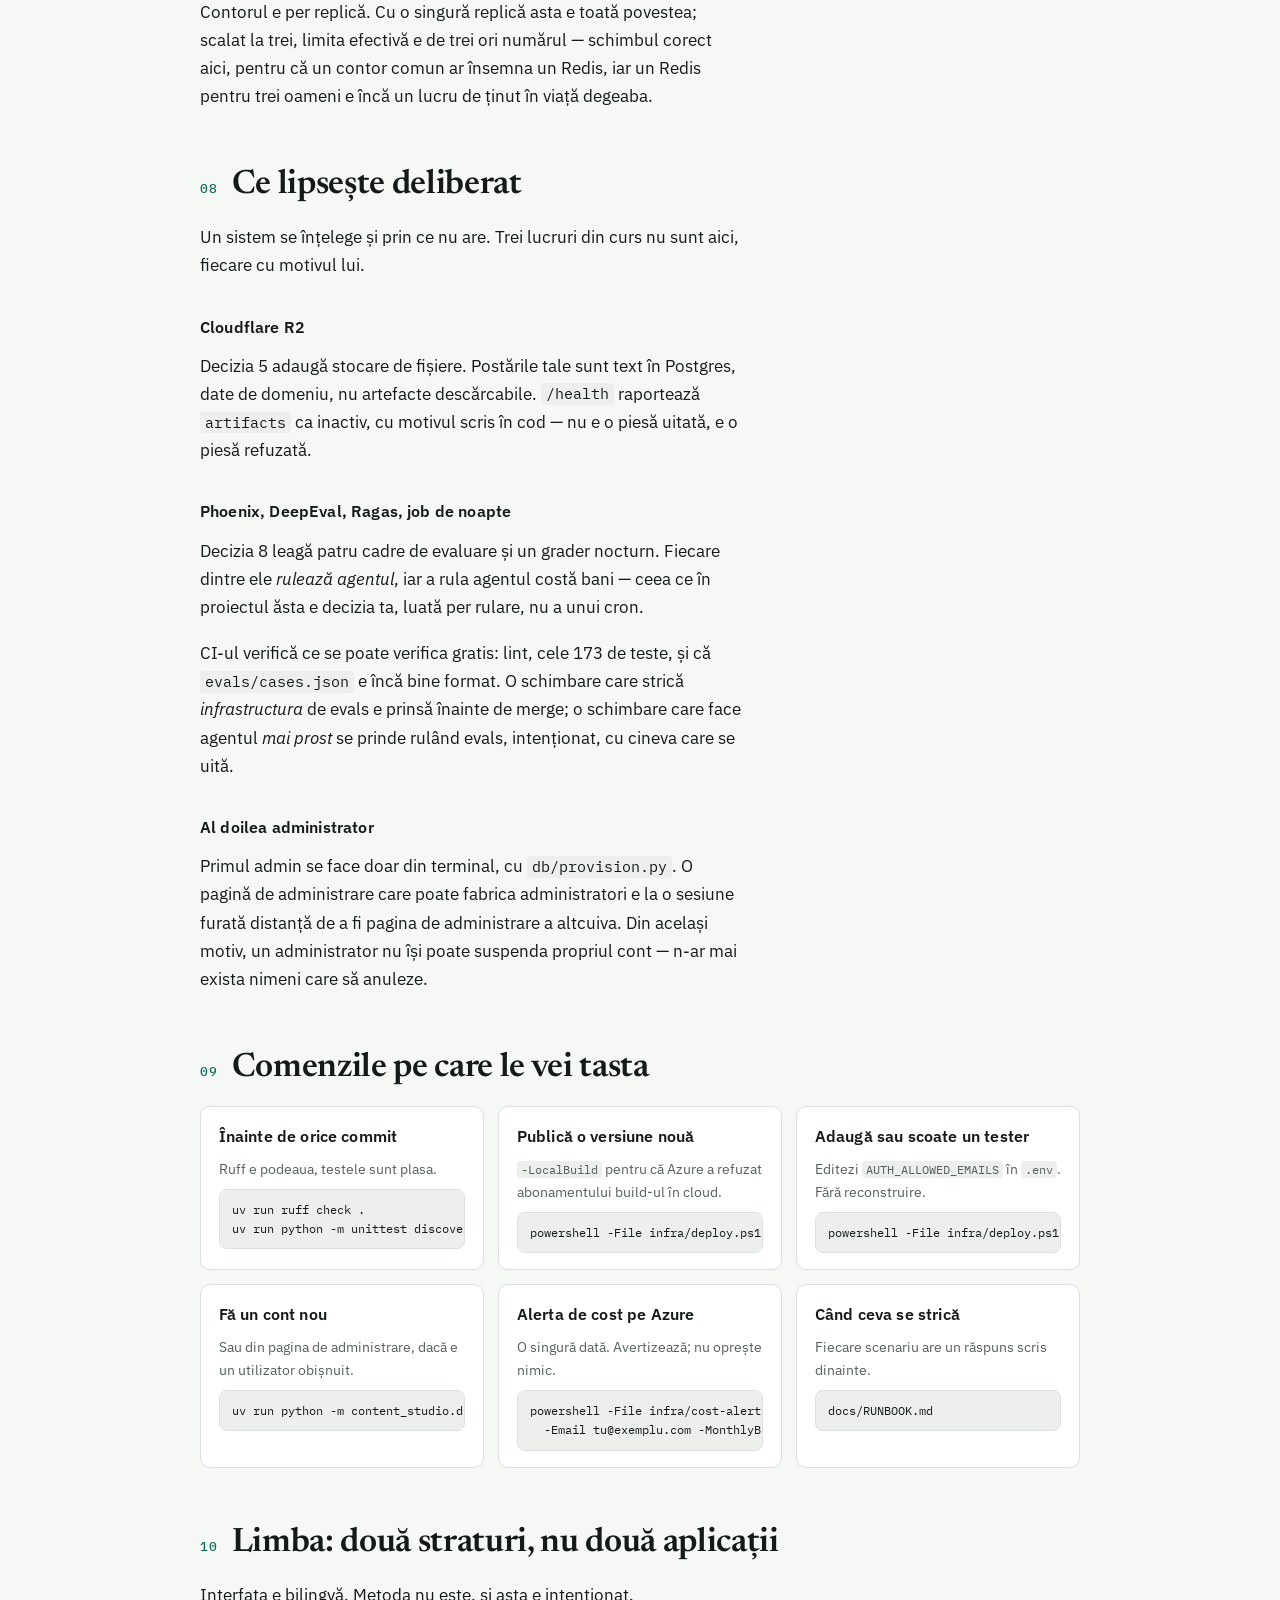
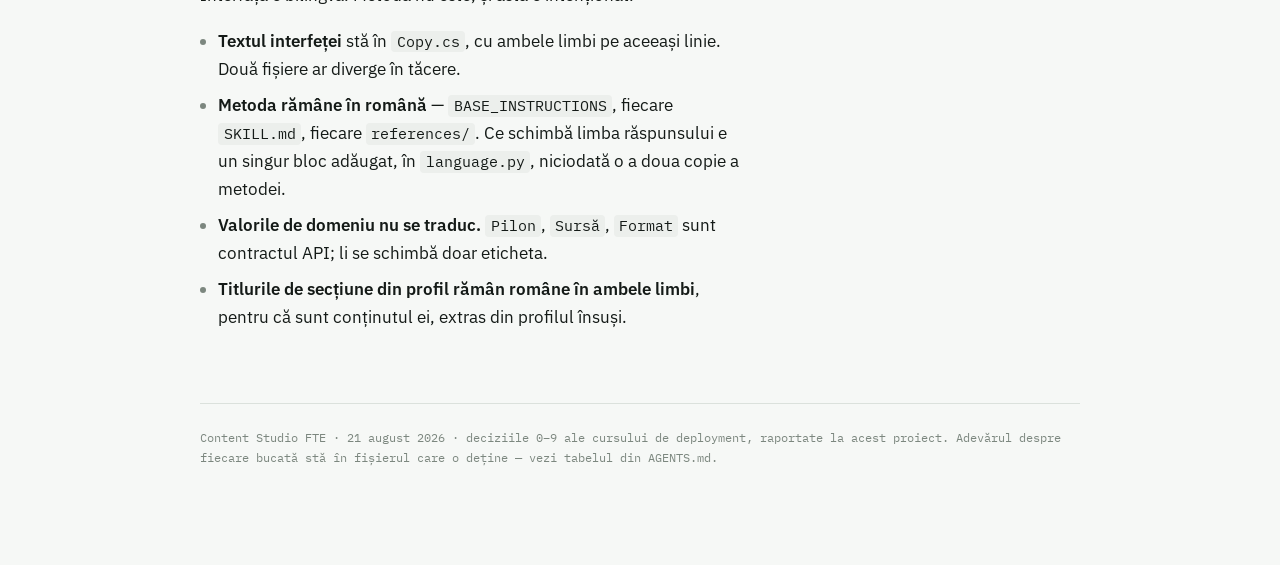
==== commit 764294b5: "Manualul spune si despre izolarea bibliotecii Co-Authored-By: Claude Opus 5 <noreply@anthropic.com>" ====
--- a/docs/manual.html
+++ b/docs/manual.html
@@ -582,6 +582,24 @@
     <code>CLIENT_SLUG</code> și rămâne pe profilul original. Contul tău,
     <code>sorin</code>, a pornit cu o <em>copie</em> a profilului ei — ce editezi
     tu nu atinge ce scrie agentul ei.</p>
+
+    <h3>Și biblioteca, din 21 august</h3>
+    <p>Postările, profilul și bugetul au fost legate de cont când studioul a
+    devenit multi-tenant. <code>documents</code> nu a fost — tabela e mai veche
+    decât toate. Golul nu era cosmetic: <code>search_books</code> căuta în tot,
+    deci agentul oricărui cont putea cita din cărțile oricui.</p>
+    <p>Acum <code>documents.client_id</code> e <code>NOT NULL</code>, iar ambii
+    cititori se leagă prin <code>clients</code> pe slug-ul din conexiune. Regula
+    stă în SQL, nu în apelant — o rută nouă nu o poate uita. Și
+    <code>NOT NULL</code> e partea care ține: un document fără stăpân e acum
+    <em>imposibil de inserat</em>, nu doar descurajat.</p>
+    <div class="note">
+        <span class="label">Ce înseamnă pentru un cont nou</span>
+        <p>Raft gol, intenționat. Sursa „Cărți" e blocată cu o explicație, în loc
+        să pornească o rulare care costă bani și nu are unde căuta. A copia
+        cărțile licențiate ale cuiva pe raftul altcuiva merită o decizie, nu o
+        bifă; SQL-ul e în runbook.</p>
+    </div>
 </section>
 
 <section id="bani">
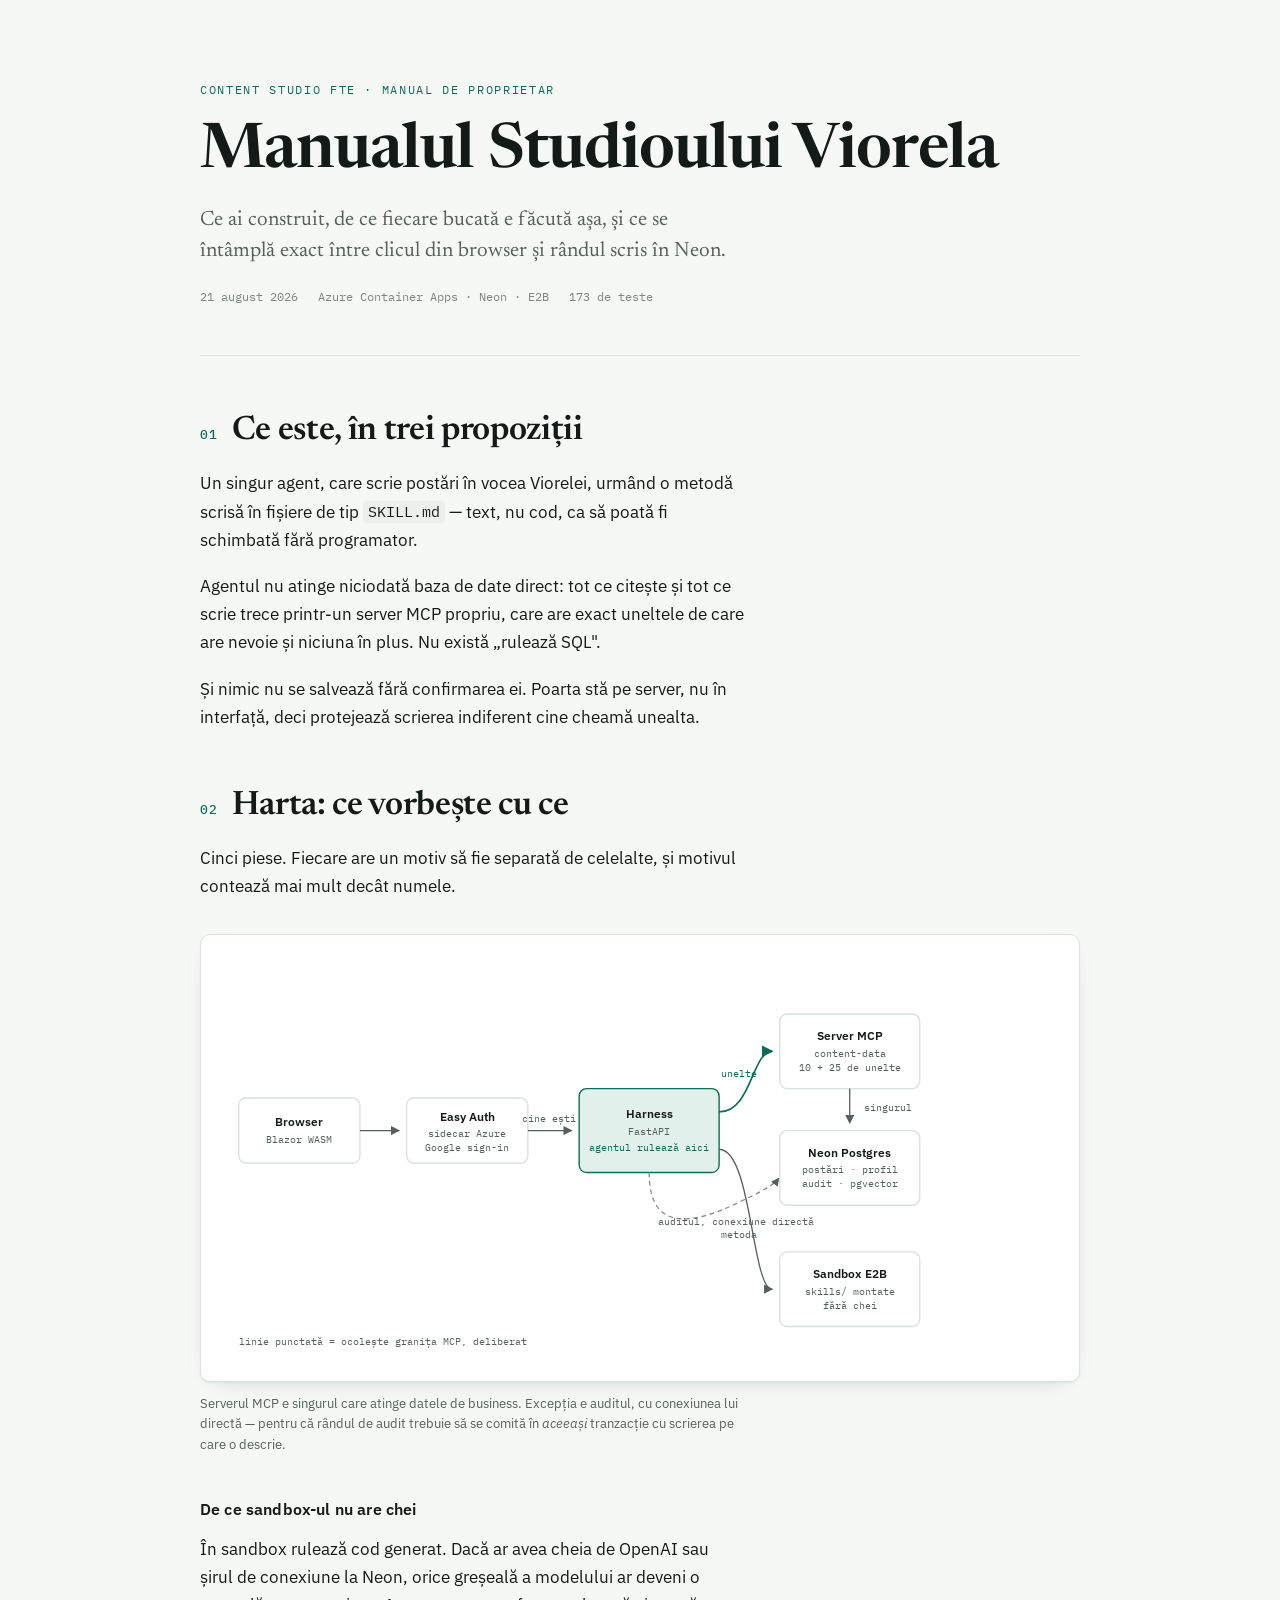
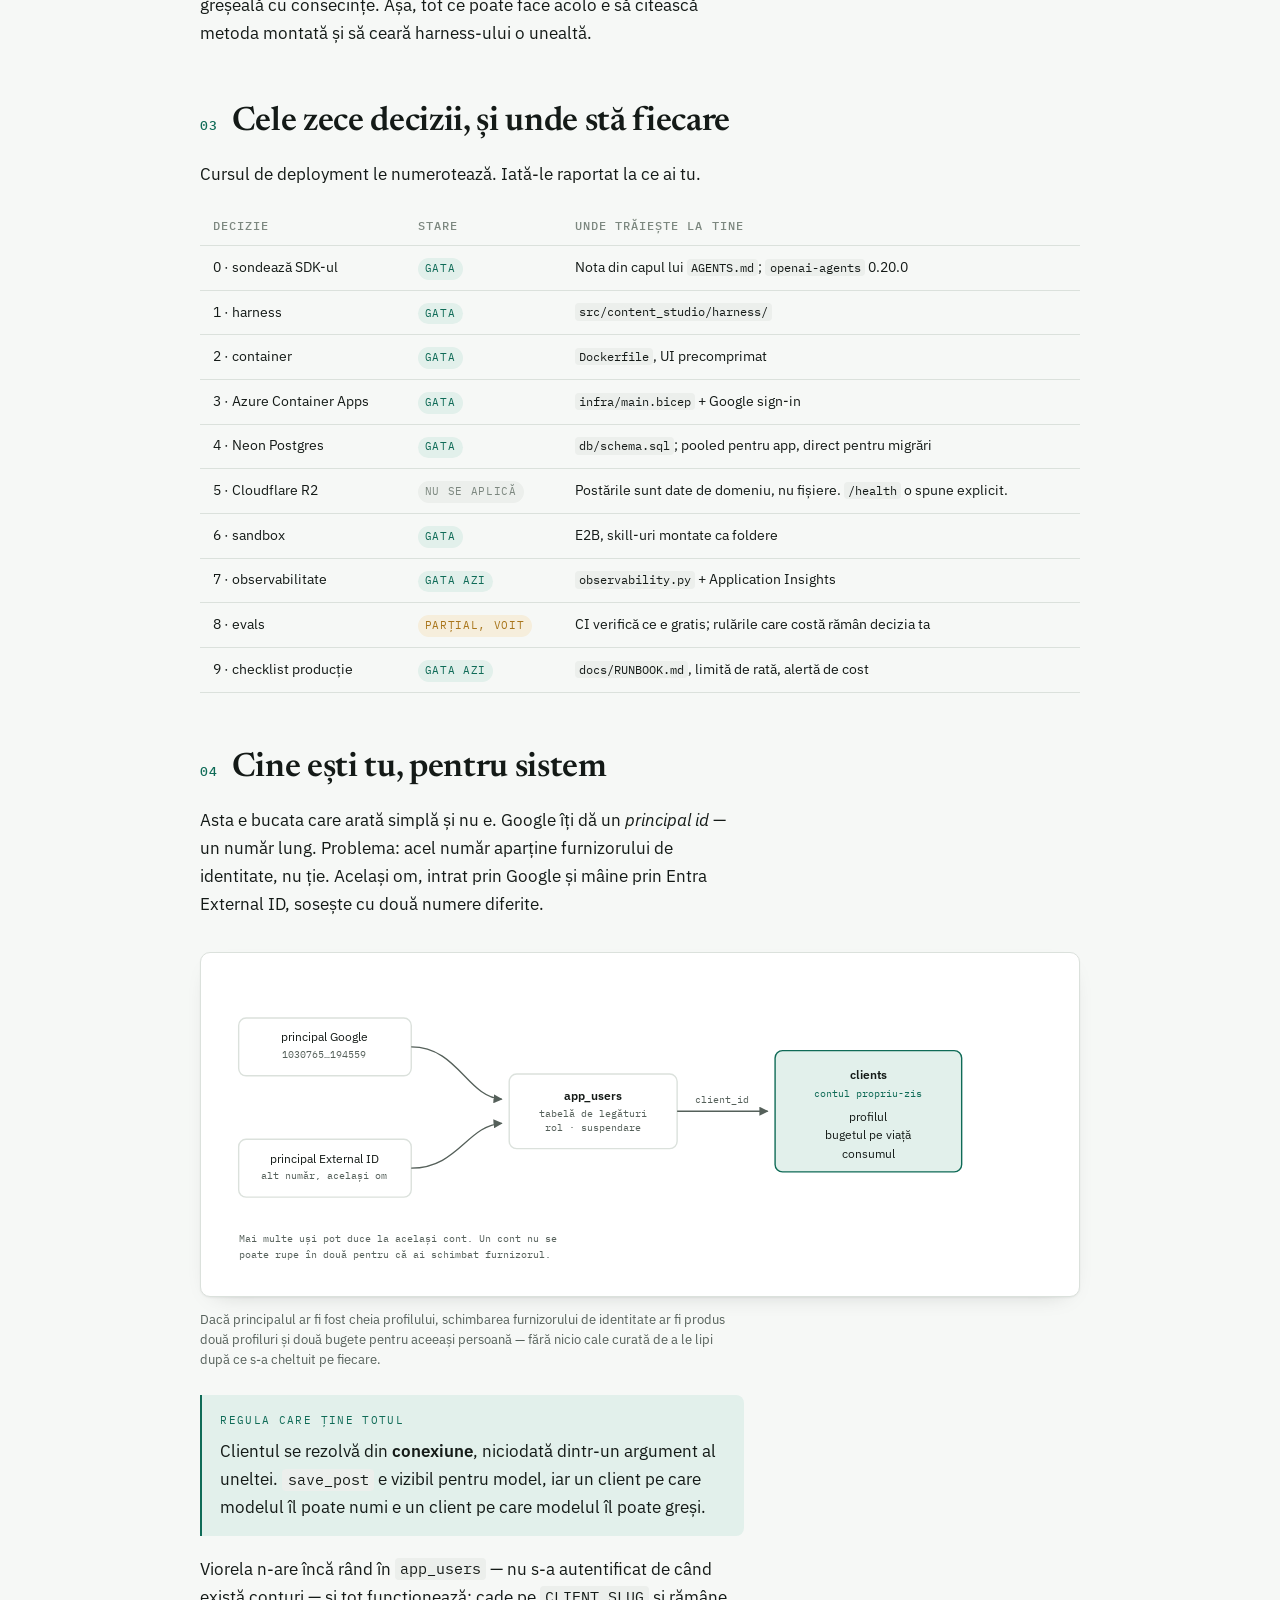
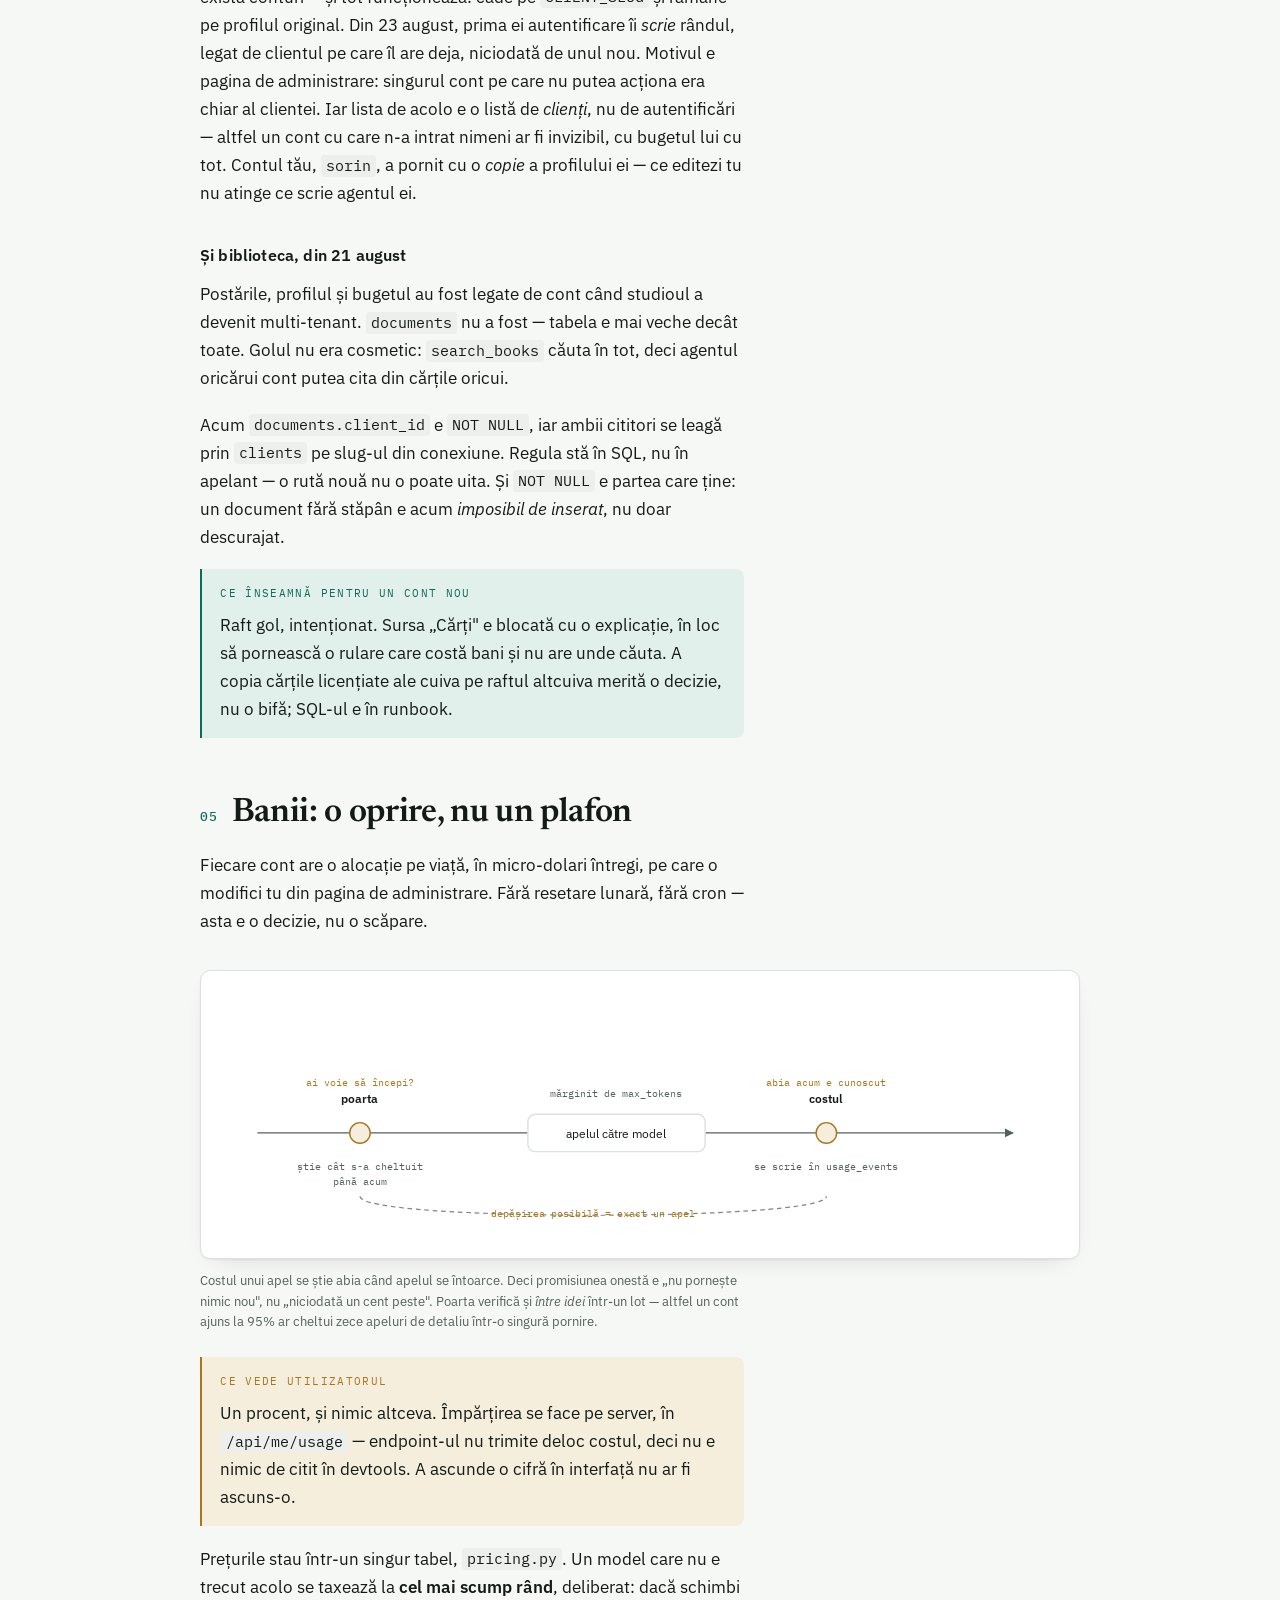
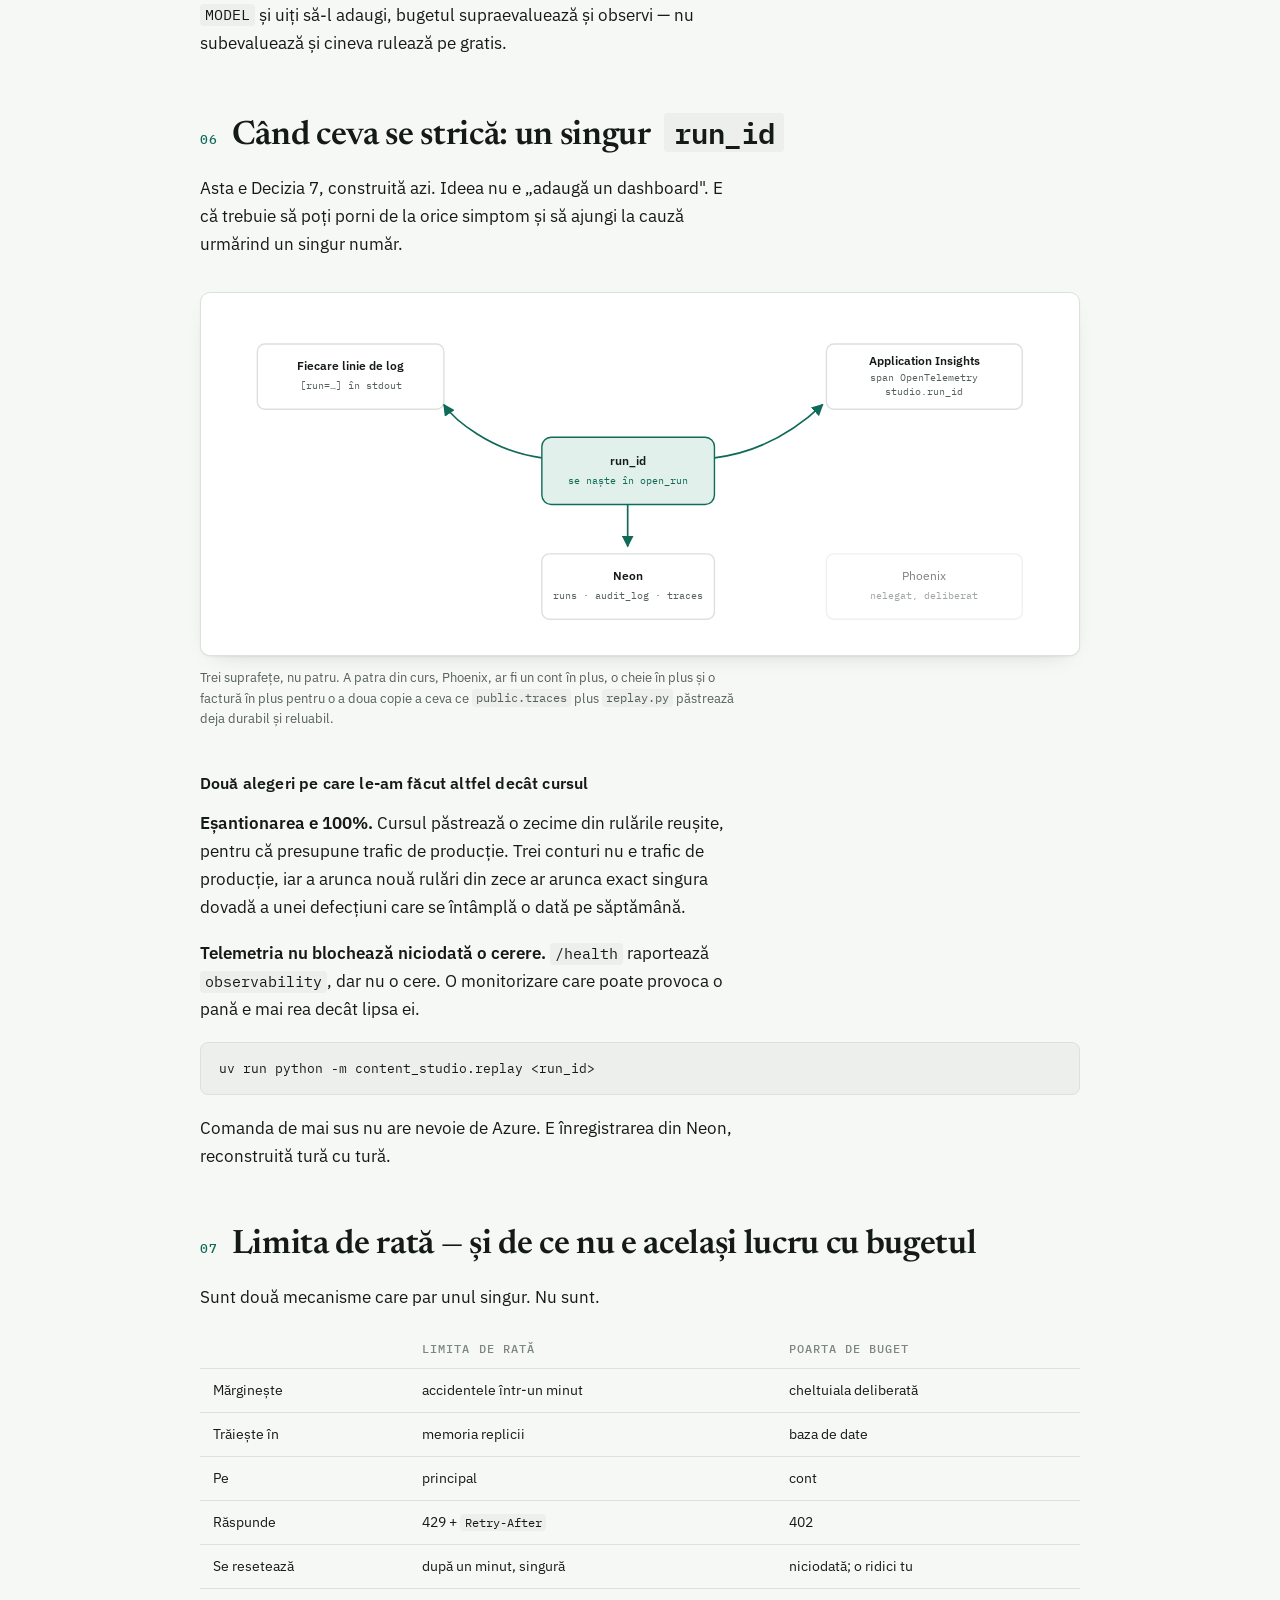
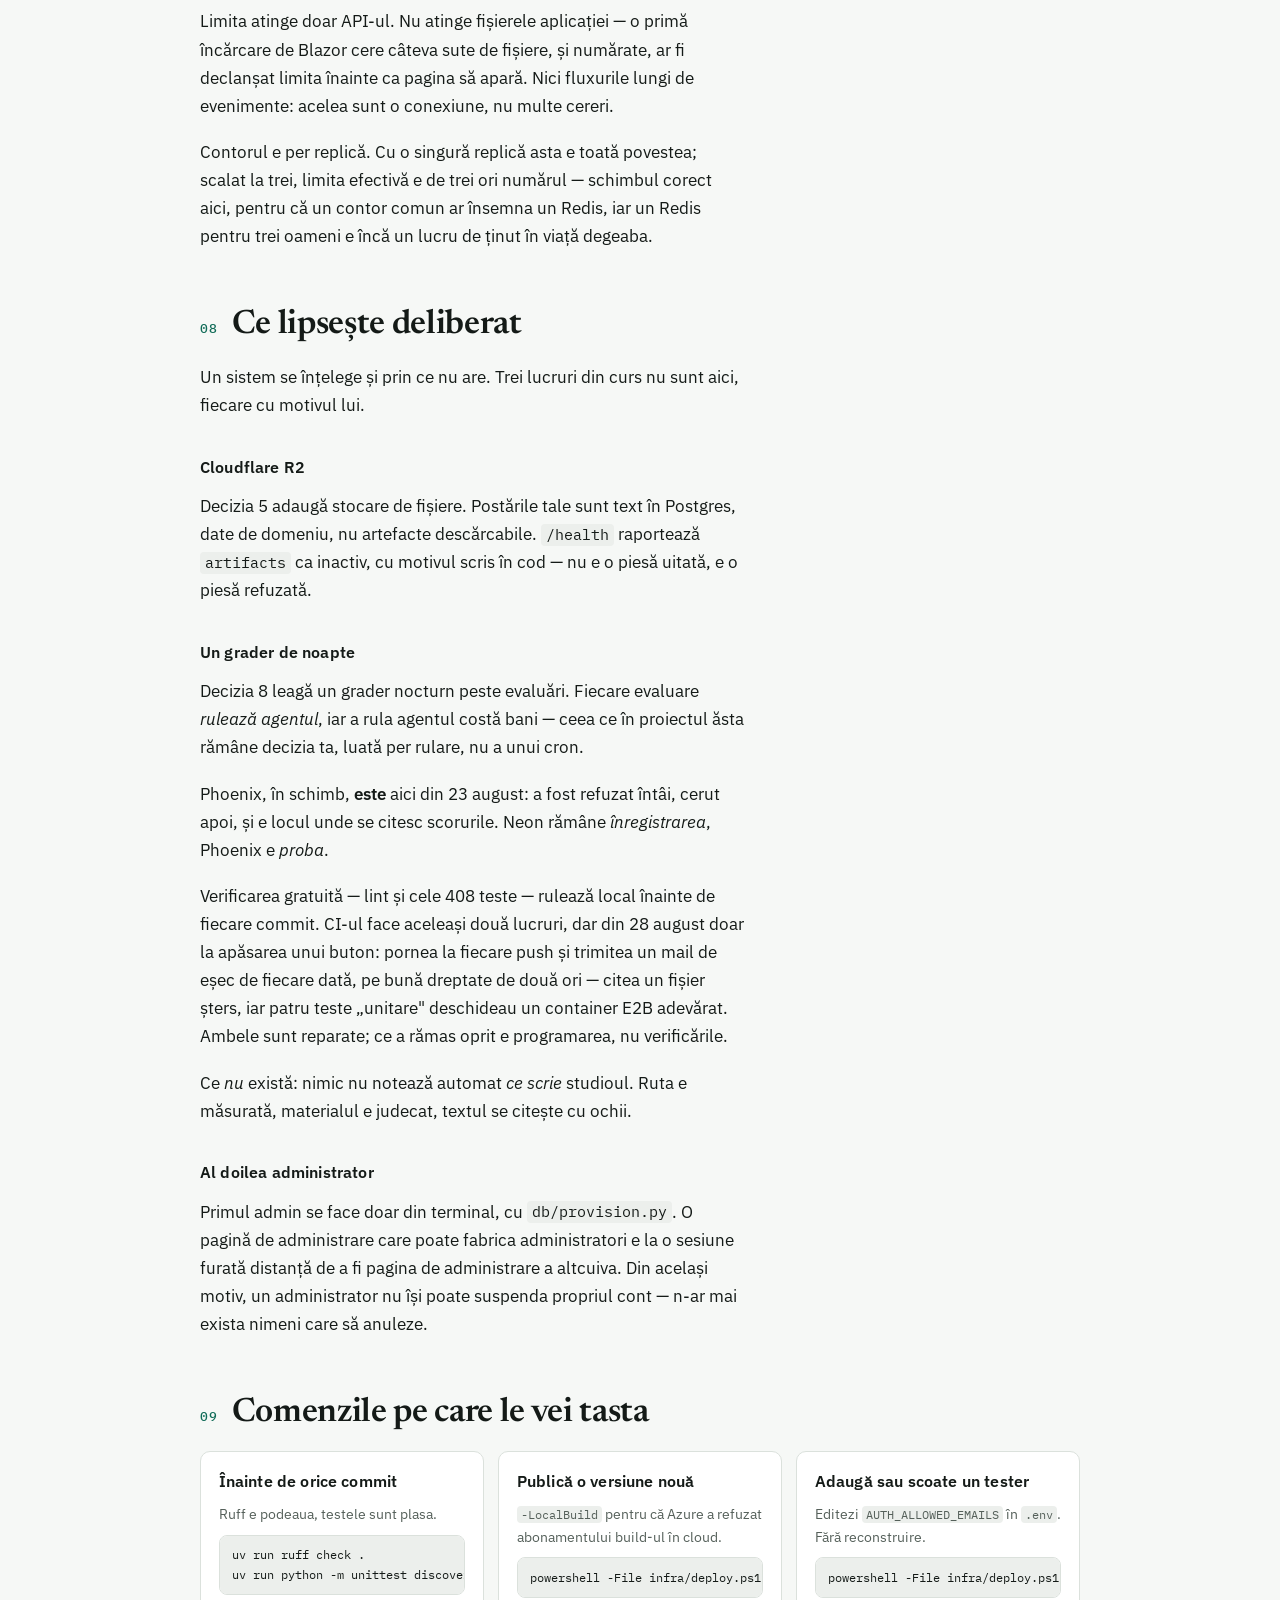
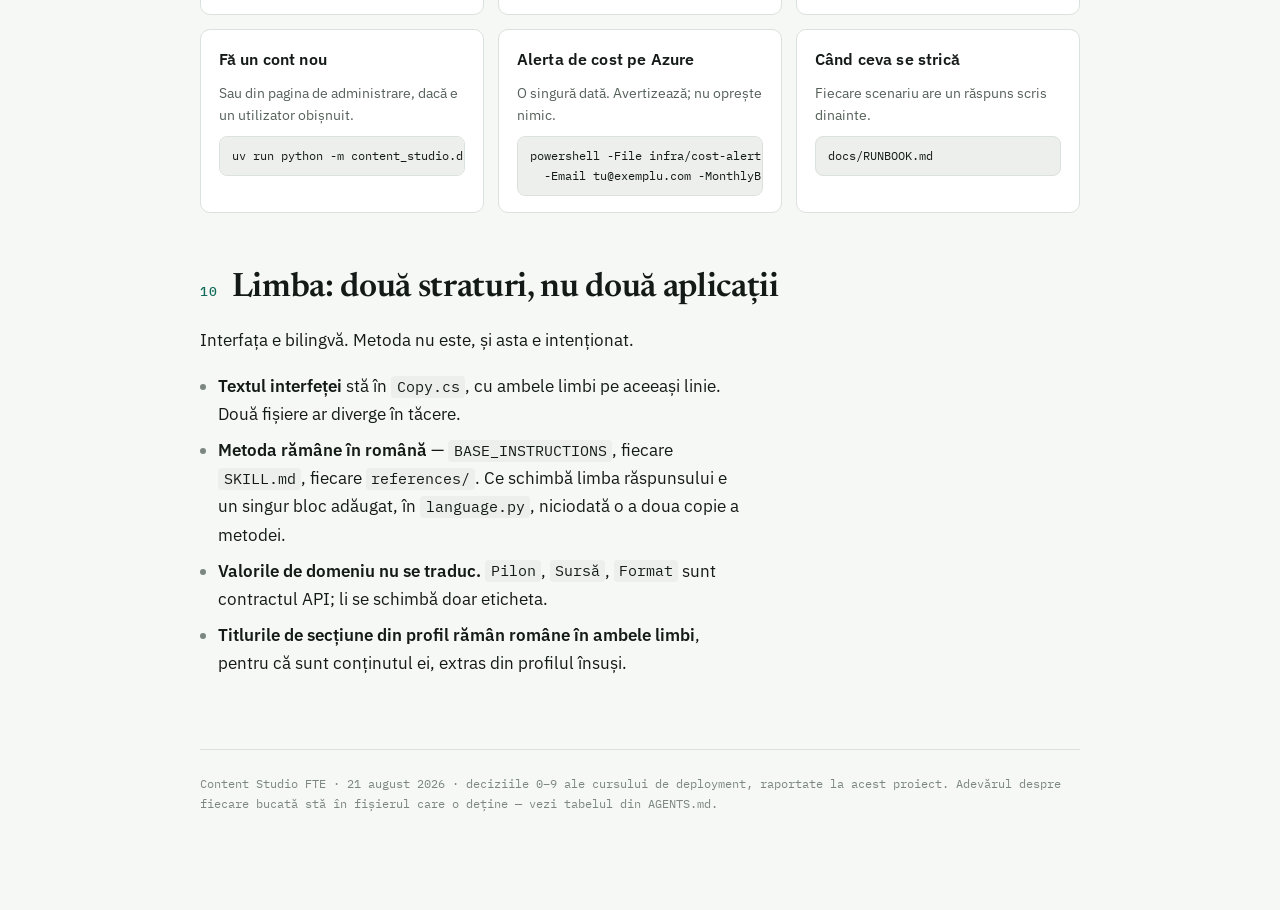
==== commit b0fa2b4f: "Documentatia spunea alt proiect decat cel care ruleaza Sorin a citit schema de arhitectura si a intr" ====
--- a/docs/manual.html
+++ b/docs/manual.html
@@ -430,7 +430,7 @@
                 <rect class="d-box" x="600" y="60" width="150" height="80" rx="8"/>
                 <text class="d-t-b" x="675" y="88" text-anchor="middle">Server MCP</text>
                 <text class="d-t-s" x="675" y="106" text-anchor="middle">content-data</text>
-                <text class="d-t-s" x="675" y="121" text-anchor="middle">29 de unelte</text>
+                <text class="d-t-s" x="675" y="121" text-anchor="middle">10 + 25 de unelte</text>
 
                 <!-- neon -->
                 <rect class="d-box" x="600" y="185" width="150" height="80" rx="8"/>
@@ -578,8 +578,14 @@
         greși.</p>
     </div>
 
-    <p>Viorela nu are rând în <code>app_users</code>, și e corect așa: cade pe
-    <code>CLIENT_SLUG</code> și rămâne pe profilul original. Contul tău,
+    <p>Viorela n-are încă rând în <code>app_users</code> — nu s-a autentificat de
+    când există conturi — și tot funcționează: cade pe <code>CLIENT_SLUG</code> și
+    rămâne pe profilul original. Din 23 august, prima ei autentificare îi
+    <em>scrie</em> rândul, legat de clientul pe care îl are deja, niciodată de
+    unul nou. Motivul e pagina de administrare: singurul cont pe care nu putea
+    acționa era chiar al clientei. Iar lista de acolo e o listă de
+    <em>clienți</em>, nu de autentificări — altfel un cont cu care n-a intrat
+    nimeni ar fi invizibil, cu bugetul lui cu tot. Contul tău,
     <code>sorin</code>, a pornit cu o <em>copie</em> a profilului ei — ce editezi
     tu nu atinge ce scrie agentul ei.</p>
 
@@ -764,15 +770,21 @@
     <code>artifacts</code> ca inactiv, cu motivul scris în cod — nu e o piesă
     uitată, e o piesă refuzată.</p>
 
-    <h3>Phoenix, DeepEval, Ragas, job de noapte</h3>
-    <p>Decizia 8 leagă patru cadre de evaluare și un grader nocturn. Fiecare
-    dintre ele <em>rulează agentul</em>, iar a rula agentul costă bani — ceea ce în
-    proiectul ăsta e decizia ta, luată per rulare, nu a unui cron.</p>
-    <p>CI-ul verifică ce se poate verifica gratis: lint, cele 173 de teste, și că
-    <code>evals/cases.json</code> e încă bine format. O schimbare care strică
-    <em>infrastructura</em> de evals e prinsă înainte de merge; o schimbare care face
-    agentul <em>mai prost</em> se prinde rulând evals, intenționat, cu cineva care
-    se uită.</p>
+    <h3>Un grader de noapte</h3>
+    <p>Decizia 8 leagă un grader nocturn peste evaluări. Fiecare evaluare
+    <em>rulează agentul</em>, iar a rula agentul costă bani — ceea ce în proiectul
+    ăsta rămâne decizia ta, luată per rulare, nu a unui cron.</p>
+    <p>Phoenix, în schimb, <strong>este</strong> aici din 23 august: a fost refuzat
+    întâi, cerut apoi, și e locul unde se citesc scorurile. Neon rămâne
+    <em>înregistrarea</em>, Phoenix e <em>proba</em>.</p>
+    <p>Verificarea gratuită — lint și cele 408 teste — rulează local înainte de
+    fiecare commit. CI-ul face aceleași două lucruri, dar din 28 august doar la
+    apăsarea unui buton: pornea la fiecare push și trimitea un mail de eșec de
+    fiecare dată, pe bună dreptate de două ori — citea un fișier șters, iar patru
+    teste „unitare" deschideau un container E2B adevărat. Ambele sunt reparate;
+    ce a rămas oprit e programarea, nu verificările.</p>
+    <p>Ce <em>nu</em> există: nimic nu notează automat <em>ce scrie</em> studioul.
+    Ruta e măsurată, materialul e judecat, textul se citește cu ochii.</p>
 
     <h3>Al doilea administrator</h3>
     <p>Primul admin se face doar din terminal, cu <code>db/provision.py</code>. O
